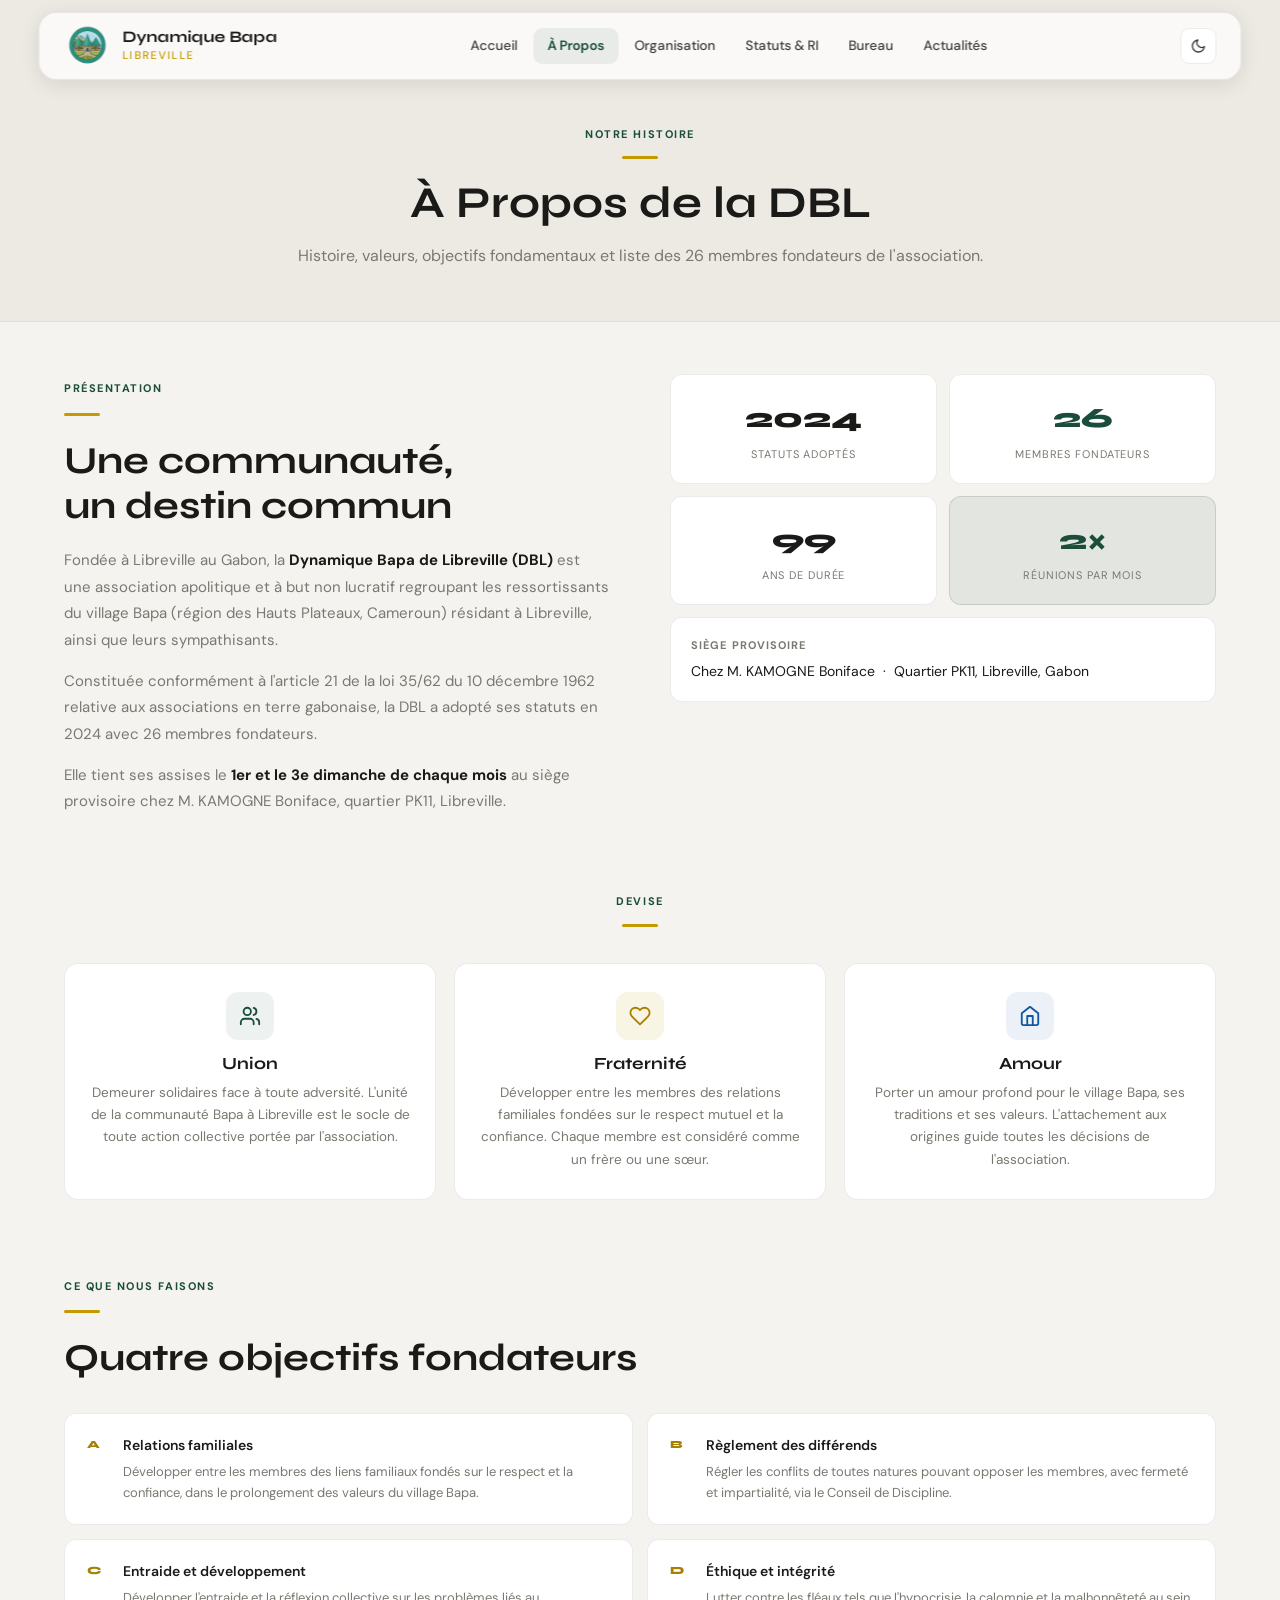
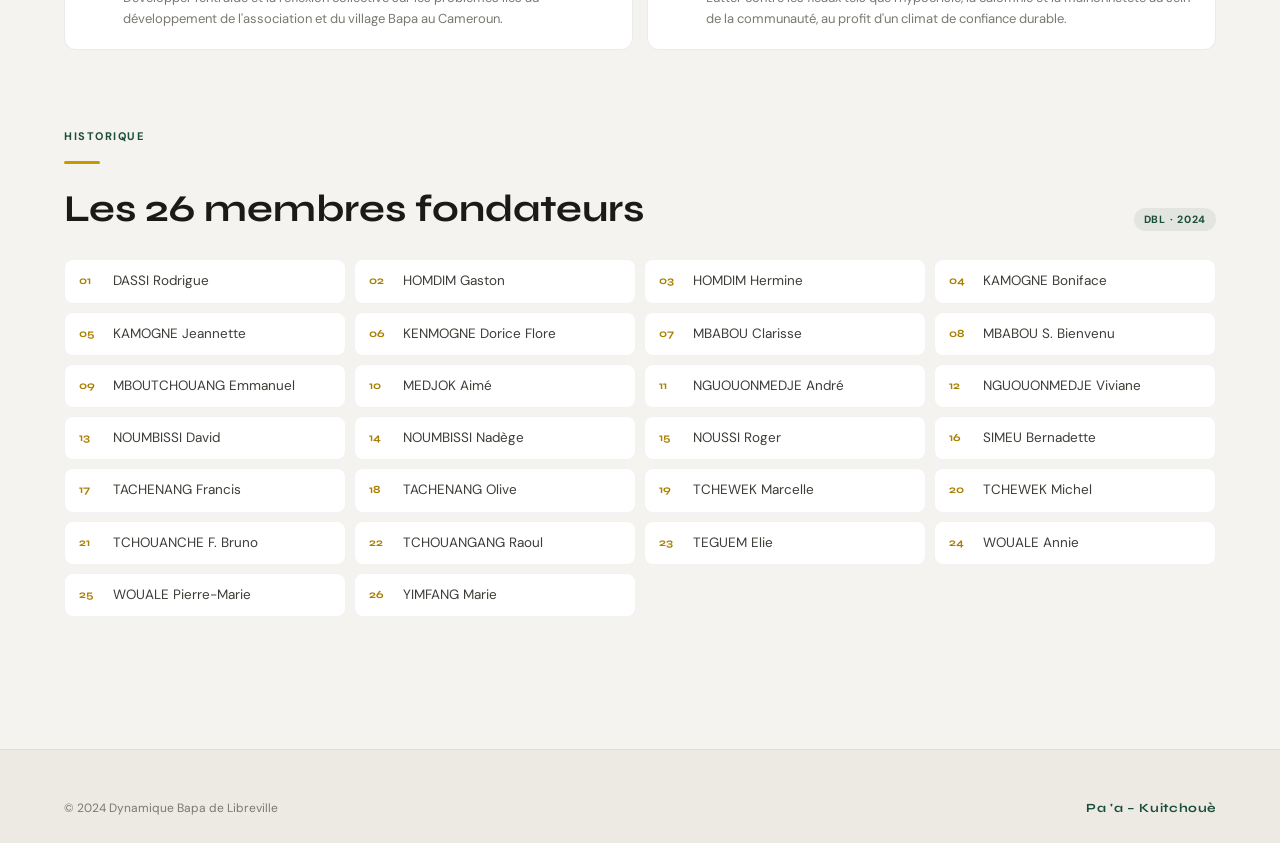
==== a-propos.html @ d61d0f24 "site version1" ====
<!DOCTYPE html>
<html lang="fr">
<head>
  <meta charset="UTF-8"/>
  <meta name="viewport" content="width=device-width, initial-scale=1.0"/>
  <title>À Propos — DBL</title>
  <link rel="stylesheet" href="style.css"/>
  <link href="https://unpkg.com/aos@2.3.1/dist/aos.css" rel="stylesheet"/>
  <script>(function(){ document.documentElement.setAttribute('data-theme', localStorage.getItem('dbl-theme')||'light'); })();</script>
</head>
<body>
<main>
<div class="page-hero">
  <div class="page-hero-inner">
    <span class="eyebrow">Notre histoire</span>
    <div class="divider" style="margin:10px auto 18px;"></div>
    <h1>À Propos de la DBL</h1>
    <p>Histoire, valeurs, objectifs fondamentaux et liste des 26 membres fondateurs de l'association.</p>
  </div>
</div>

<section class="section" style="padding-top:52px;">

  <!-- QUI SOMMES-NOUS -->
  <div style="display:grid;grid-template-columns:1fr 1fr;gap:60px;align-items:start;margin-bottom:72px;" data-aos="fade-up">
    <div>
      <span class="eyebrow">Présentation</span>
      <div class="divider"></div>
      <h2 class="section-title" style="margin-bottom:18px;">Une communauté,<br/>un destin commun</h2>
      <p style="color:var(--muted);font-size:15px;line-height:1.78;margin-bottom:14px;">
        Fondée à Libreville au Gabon, la <strong style="color:var(--text);">Dynamique Bapa de Libreville (DBL)</strong> est une association apolitique et à but non lucratif regroupant les ressortissants du village Bapa (région des Hauts Plateaux, Cameroun) résidant à Libreville, ainsi que leurs sympathisants.
      </p>
      <p style="color:var(--muted);font-size:15px;line-height:1.78;margin-bottom:14px;">
        Constituée conformément à l'article 21 de la loi 35/62 du 10 décembre 1962 relative aux associations en terre gabonaise, la DBL a adopté ses statuts en 2024 avec 26 membres fondateurs.
      </p>
      <p style="color:var(--muted);font-size:15px;line-height:1.78;">
        Elle tient ses assises le <strong style="color:var(--text);">1er et le 3e dimanche de chaque mois</strong> au siège provisoire chez M. KAMOGNE Boniface, quartier PK11, Libreville.
      </p>
    </div>

    <div style="display:flex;flex-direction:column;gap:12px;">
      <div style="display:grid;grid-template-columns:1fr 1fr;gap:12px;">
        <div style="background:var(--surface);border:1px solid var(--border);border-radius:12px;padding:20px;text-align:center;">
          <div style="font-family:'Syne',sans-serif;font-size:28px;font-weight:800;color:var(--text);">2024</div>
          <div style="font-size:11px;color:var(--muted);text-transform:uppercase;letter-spacing:.08em;margin-top:3px;">Statuts adoptés</div>
        </div>
        <div style="background:var(--surface);border:1px solid var(--border);border-radius:12px;padding:20px;text-align:center;">
          <div style="font-family:'Syne',sans-serif;font-size:28px;font-weight:800;color:var(--green);">26</div>
          <div style="font-size:11px;color:var(--muted);text-transform:uppercase;letter-spacing:.08em;margin-top:3px;">Membres fondateurs</div>
        </div>
        <div style="background:var(--surface);border:1px solid var(--border);border-radius:12px;padding:20px;text-align:center;">
          <div style="font-family:'Syne',sans-serif;font-size:28px;font-weight:800;color:var(--text);">99</div>
          <div style="font-size:11px;color:var(--muted);text-transform:uppercase;letter-spacing:.08em;margin-top:3px;">Ans de durée</div>
        </div>
        <div style="background:var(--green-tint);border:1px solid rgba(26,77,59,.15);border-radius:12px;padding:20px;text-align:center;">
          <div style="font-family:'Syne',sans-serif;font-size:28px;font-weight:800;color:var(--green);">2×</div>
          <div style="font-size:11px;color:var(--muted);text-transform:uppercase;letter-spacing:.08em;margin-top:3px;">Réunions par mois</div>
        </div>
      </div>
      <div style="background:var(--surface);border:1px solid var(--border);border-radius:12px;padding:18px 20px;">
        <div style="font-size:11px;font-weight:700;letter-spacing:.1em;text-transform:uppercase;color:var(--muted);margin-bottom:6px;">Siège provisoire</div>
        <div style="font-size:14px;color:var(--text);">Chez M. KAMOGNE Boniface &nbsp;·&nbsp; Quartier PK11, Libreville, Gabon</div>
      </div>
    </div>
  </div>

  <!-- VALEURS -->
  <div style="margin-bottom:72px;" data-aos="fade-up">
    <div style="text-align:center;margin-bottom:36px;">
      <span class="eyebrow">Devise</span>
      <div class="divider" style="margin:10px auto 0;"></div>
    </div>
    <div class="value-grid">
      <div class="value-card">
        <div class="value-icon" style="background:var(--green-tint);">
          <svg width="22" height="22" viewBox="0 0 24 24" fill="none" stroke="var(--green)" stroke-width="2" stroke-linecap="round" stroke-linejoin="round"><path d="M16 21v-2a4 4 0 0 0-4-4H6a4 4 0 0 0-4 4v2"/><circle cx="9" cy="7" r="4"/><path d="M22 21v-2a4 4 0 0 0-3-3.87"/><path d="M16 3.13a4 4 0 0 1 0 7.75"/></svg>
        </div>
        <h3>Union</h3>
        <p>Demeurer solidaires face à toute adversité. L'unité de la communauté Bapa à Libreville est le socle de toute action collective portée par l'association.</p>
      </div>
      <div class="value-card">
        <div class="value-icon" style="background:var(--gold-tint);">
          <svg width="22" height="22" viewBox="0 0 24 24" fill="none" stroke="var(--gold2)" stroke-width="2" stroke-linecap="round" stroke-linejoin="round"><path d="M20.84 4.61a5.5 5.5 0 0 0-7.78 0L12 5.67l-1.06-1.06a5.5 5.5 0 0 0-7.78 7.78l1.06 1.06L12 21.23l7.78-7.78 1.06-1.06a5.5 5.5 0 0 0 0-7.78z"/></svg>
        </div>
        <h3>Fraternité</h3>
        <p>Développer entre les membres des relations familiales fondées sur le respect mutuel et la confiance. Chaque membre est considéré comme un frère ou une sœur.</p>
      </div>
      <div class="value-card">
        <div class="value-icon" style="background:var(--blue-tint);">
          <svg width="22" height="22" viewBox="0 0 24 24" fill="none" stroke="var(--blue)" stroke-width="2" stroke-linecap="round" stroke-linejoin="round"><path d="M3 9l9-7 9 7v11a2 2 0 0 1-2 2H5a2 2 0 0 1-2-2z"/><polyline points="9 22 9 12 15 12 15 22"/></svg>
        </div>
        <h3>Amour</h3>
        <p>Porter un amour profond pour le village Bapa, ses traditions et ses valeurs. L'attachement aux origines guide toutes les décisions de l'association.</p>
      </div>
    </div>
  </div>

  <!-- OBJECTIFS -->
  <div style="margin-bottom:72px;" data-aos="fade-up">
    <span class="eyebrow">Ce que nous faisons</span>
    <div class="divider"></div>
    <h2 class="section-title" style="margin-bottom:32px;">Quatre objectifs fondateurs</h2>
    <div style="display:grid;grid-template-columns:1fr 1fr;gap:14px;">
      <div style="background:var(--surface);border:1px solid var(--border);border-radius:12px;padding:20px 22px;display:flex;gap:16px;">
        <div style="font-family:'Syne',sans-serif;font-size:11px;font-weight:800;color:var(--gold2);width:20px;flex-shrink:0;margin-top:2px;">A</div>
        <div>
          <div style="font-size:14px;font-weight:600;color:var(--text);margin-bottom:5px;">Relations familiales</div>
          <div style="font-size:13px;color:var(--muted);line-height:1.6;">Développer entre les membres des liens familiaux fondés sur le respect et la confiance, dans le prolongement des valeurs du village Bapa.</div>
        </div>
      </div>
      <div style="background:var(--surface);border:1px solid var(--border);border-radius:12px;padding:20px 22px;display:flex;gap:16px;">
        <div style="font-family:'Syne',sans-serif;font-size:11px;font-weight:800;color:var(--gold2);width:20px;flex-shrink:0;margin-top:2px;">B</div>
        <div>
          <div style="font-size:14px;font-weight:600;color:var(--text);margin-bottom:5px;">Règlement des différends</div>
          <div style="font-size:13px;color:var(--muted);line-height:1.6;">Régler les conflits de toutes natures pouvant opposer les membres, avec fermeté et impartialité, via le Conseil de Discipline.</div>
        </div>
      </div>
      <div style="background:var(--surface);border:1px solid var(--border);border-radius:12px;padding:20px 22px;display:flex;gap:16px;">
        <div style="font-family:'Syne',sans-serif;font-size:11px;font-weight:800;color:var(--gold2);width:20px;flex-shrink:0;margin-top:2px;">C</div>
        <div>
          <div style="font-size:14px;font-weight:600;color:var(--text);margin-bottom:5px;">Entraide et développement</div>
          <div style="font-size:13px;color:var(--muted);line-height:1.6;">Développer l'entraide et la réflexion collective sur les problèmes liés au développement de l'association et du village Bapa au Cameroun.</div>
        </div>
      </div>
      <div style="background:var(--surface);border:1px solid var(--border);border-radius:12px;padding:20px 22px;display:flex;gap:16px;">
        <div style="font-family:'Syne',sans-serif;font-size:11px;font-weight:800;color:var(--gold2);width:20px;flex-shrink:0;margin-top:2px;">D</div>
        <div>
          <div style="font-size:14px;font-weight:600;color:var(--text);margin-bottom:5px;">Éthique et intégrité</div>
          <div style="font-size:13px;color:var(--muted);line-height:1.6;">Lutter contre les fléaux tels que l'hypocrisie, la calomnie et la malhonnêteté au sein de la communauté, au profit d'un climat de confiance durable.</div>
        </div>
      </div>
    </div>
  </div>

  <!-- FONDATEURS -->
  <div data-aos="fade-up">
    <div style="display:flex;align-items:flex-end;justify-content:space-between;margin-bottom:28px;flex-wrap:wrap;gap:14px;">
      <div>
        <span class="eyebrow">Historique</span>
        <div class="divider"></div>
        <h2 class="section-title">Les 26 membres fondateurs</h2>
      </div>
      <span class="tag tag-green">DBL · 2024</span>
    </div>
    <div class="fondateur-list">
      <div class="fondateur-item"><span class="fondateur-num">01</span>DASSI Rodrigue</div>
      <div class="fondateur-item"><span class="fondateur-num">02</span>HOMDIM Gaston</div>
      <div class="fondateur-item"><span class="fondateur-num">03</span>HOMDIM Hermine</div>
      <div class="fondateur-item"><span class="fondateur-num">04</span>KAMOGNE Boniface</div>
      <div class="fondateur-item"><span class="fondateur-num">05</span>KAMOGNE Jeannette</div>
      <div class="fondateur-item"><span class="fondateur-num">06</span>KENMOGNE Dorice Flore</div>
      <div class="fondateur-item"><span class="fondateur-num">07</span>MBABOU Clarisse</div>
      <div class="fondateur-item"><span class="fondateur-num">08</span>MBABOU S. Bienvenu</div>
      <div class="fondateur-item"><span class="fondateur-num">09</span>MBOUTCHOUANG Emmanuel</div>
      <div class="fondateur-item"><span class="fondateur-num">10</span>MEDJOK Aimé</div>
      <div class="fondateur-item"><span class="fondateur-num">11</span>NGUOUONMEDJE André</div>
      <div class="fondateur-item"><span class="fondateur-num">12</span>NGUOUONMEDJE Viviane</div>
      <div class="fondateur-item"><span class="fondateur-num">13</span>NOUMBISSI David</div>
      <div class="fondateur-item"><span class="fondateur-num">14</span>NOUMBISSI Nadège</div>
      <div class="fondateur-item"><span class="fondateur-num">15</span>NOUSSI Roger</div>
      <div class="fondateur-item"><span class="fondateur-num">16</span>SIMEU Bernadette</div>
      <div class="fondateur-item"><span class="fondateur-num">17</span>TACHENANG Francis</div>
      <div class="fondateur-item"><span class="fondateur-num">18</span>TACHENANG Olive</div>
      <div class="fondateur-item"><span class="fondateur-num">19</span>TCHEWEK Marcelle</div>
      <div class="fondateur-item"><span class="fondateur-num">20</span>TCHEWEK Michel</div>
      <div class="fondateur-item"><span class="fondateur-num">21</span>TCHOUANCHE F. Bruno</div>
      <div class="fondateur-item"><span class="fondateur-num">22</span>TCHOUANGANG Raoul</div>
      <div class="fondateur-item"><span class="fondateur-num">23</span>TEGUEM Elie</div>
      <div class="fondateur-item"><span class="fondateur-num">24</span>WOUALE Annie</div>
      <div class="fondateur-item"><span class="fondateur-num">25</span>WOUALE Pierre-Marie</div>
      <div class="fondateur-item"><span class="fondateur-num">26</span>YIMFANG Marie</div>
    </div>
  </div>

</section>
</main>
<footer>
  <div class="footer-inner">
    <div class="footer-bottom" style="border-top:none;padding-top:0;">
      <span>© 2024 Dynamique Bapa de Libreville</span>
      <span class="footer-devise">Pa 'a – Kuitchouè</span>
    </div>
  </div>
</footer>
<script src="https://unpkg.com/aos@2.3.1/dist/aos.js"></script>
<script src="nav-common.js"></script>
<script>initNav('a-propos'); AOS.init({ once:true, offset:50, duration:650 });</script>
</body>
</html>
---- style.css ----
@import url('https://fonts.googleapis.com/css2?family=Syne:wght@400;600;700;800&family=DM+Sans:ital,opsz,wght@0,9..40,300;0,9..40,400;0,9..40,500;0,9..40,600;1,9..40,300&display=swap');

/* ===========================
   TOKENS — LIGHT (défaut)
   =========================== */
:root {
  --bg:          #f5f3ef;
  --bg2:         #edeae4;
  --bg3:         #e4e0d8;
  --surface:     #ffffff;
  --surface2:    #f9f7f4;
  --border:      rgba(0,0,0,0.08);
  --border2:     rgba(0,0,0,0.05);
  --text:        #1a1a18;
  --text2:       #3d3d38;
  --muted:       #7a7870;
  --green:       #1a4d3b;
  --green2:      #256b52;
  --green-tint:  rgba(26,77,59,0.08);
  --gold:        #c49a00;
  --gold2:       #a87f00;
  --gold-tint:   rgba(196,154,0,0.10);
  --blue:        #1255a0;
  --blue-tint:   rgba(18,85,160,0.08);
  --red:         #b53024;
  --red-tint:    rgba(181,48,36,0.08);
  --shadow-sm:   0 1px 4px rgba(0,0,0,0.07);
  --shadow:      0 4px 20px rgba(0,0,0,0.10);
  --shadow-lg:   0 12px 48px rgba(0,0,0,0.13);
  --nav-h:       68px;
  --radius:      16px;
  --radius-sm:   10px;
  /* glass pour light */
  --glass-bg:    rgba(255,255,255,0.70);
  --glass-border:rgba(0,0,0,0.08);
  --modal-overlay: rgba(0,0,0,0.45);
  /* drapeau (toujours affiché sur fond sombre dans le hero) */
  --flag-green:  #1f8a5c;
  --flag-red:    #c8312a;
  --flag-gold:   #f2b400;
}

/* ===========================
   TOKENS — DARK
   =========================== */
[data-theme="dark"] {
  --bg:          #0d1117;
  --bg2:         #161c27;
  --bg3:         #1e2736;
  --surface:     #1e2736;
  --surface2:    #252f42;
  --border:      rgba(255,255,255,0.07);
  --border2:     rgba(255,255,255,0.04);
  --text:        #dce5f0;
  --text2:       #b0bdd0;
  --muted:       #7a8fa8;
  --green:       #2aa873;
  --green2:      #38c789;
  --green-tint:  rgba(42,168,115,0.16);
  --gold:        #f5c400;
  --gold2:       #e0a800;
  --gold-tint:   rgba(245,196,0,0.10);
  --blue:        #4a90d9;
  --blue-tint:   rgba(74,144,217,0.12);
  --red:         #e05545;
  --red-tint:    rgba(224,85,69,0.12);
  --shadow-sm:   0 1px 4px rgba(0,0,0,0.3);
  --shadow:      0 4px 20px rgba(0,0,0,0.45);
  --shadow-lg:   0 12px 48px rgba(0,0,0,0.60);
  --glass-bg:    rgba(30,39,54,0.80);
  --glass-border:rgba(255,255,255,0.09);
  --modal-overlay: rgba(0,0,0,0.72);
}

/* ===========================
   BASE
   =========================== */
*, *::before, *::after { box-sizing: border-box; margin: 0; padding: 0; }
html { scroll-behavior: smooth; }
body {
  background: var(--bg);
  color: var(--text);
  font-family: 'DM Sans', system-ui, sans-serif;
  font-weight: 400;
  line-height: 1.65;
  -webkit-font-smoothing: antialiased;
  overflow-x: hidden;
  transition: background .25s, color .25s;
}
h1,h2,h3,h4,h5 {
  font-family: 'Syne', sans-serif;
  font-weight: 700;
  line-height: 1.2;
  color: var(--text);
}
a { color: inherit; text-decoration: none; }
img { display: block; max-width: 100%; }

/* ===========================
   GLASS
   =========================== */
.glass {
  background: var(--glass-bg);
  backdrop-filter: blur(18px);
  -webkit-backdrop-filter: blur(18px);
  border: 1px solid var(--glass-border);
}

/* ===========================
   NAVBAR
   =========================== */
.navbar {
  position: fixed;
  top: 12px;
  left: 50%;
  transform: translateX(-50%);
  width: 94%;
  max-width: 1280px;
  z-index: 900;
  border-radius: 18px;
  height: var(--nav-h);
  padding: 0 24px;
  display: flex;
  align-items: center;
  justify-content: space-between;
  gap: 12px;
  box-shadow: var(--shadow);
  transition: background .25s, border-color .25s, box-shadow .25s;
}

.nav-logo {
  display: flex;
  align-items: center;
  gap: 11px;
  flex-shrink: 0;
  text-decoration: none;
}
.nav-logo-icon {
  width: 48px; height: 48px;
  display: flex; align-items: center; justify-content: center;
  color: var(--green);
  flex-shrink: 0;
  border-radius: 50%;
  overflow: hidden;
}
.nav-logo-icon img { width: 44px; height: 44px; object-fit: cover; border-radius: 50%; }
.nav-logo-main { font-family: 'Syne', sans-serif; font-weight: 700; font-size: 16px; color: var(--text); line-height: 1.1; }
.nav-logo-sub  { font-size: 11px; font-weight: 500; letter-spacing: .12em; text-transform: uppercase; color: var(--gold); }

.nav-links {
  display: flex;
  align-items: center;
  gap: 2px;
  list-style: none;
}
.nav-links a {
  display: block;
  padding: 7px 14px;
  border-radius: 9px;
  font-size: 13.5px;
  font-weight: 500;
  color: var(--text2);
  transition: all .18s;
  white-space: nowrap;
}
.nav-links a:hover { color: var(--text); background: var(--bg2); }
.nav-links a.active { color: var(--green); font-weight: 600; background: var(--green-tint); }

.nav-actions { display: flex; align-items: center; gap: 8px; flex-shrink: 0; }

/* Bouton info semaine */
.btn-info-week {
  display: flex;
  align-items: center;
  gap: 9px;
  padding: 8px 16px;
  border-radius: 9px;
  background: var(--surface);
  border: 1px solid var(--border);
  color: var(--text2);
  font-size: 12.5px;
  font-weight: 600;
  letter-spacing: .03em;
  cursor: pointer;
  transition: all .2s;
  white-space: nowrap;
  font-family: 'DM Sans', sans-serif;
}
.btn-info-week:hover { background: var(--bg2); color: var(--text); border-color: var(--border); }
.pulse-dot {
  width: 7px; height: 7px;
  border-radius: 50%;
  background: var(--red);
  position: relative;
  flex-shrink: 0;
}
.pulse-dot::before {
  content: '';
  position: absolute;
  inset: -3px;
  border-radius: 50%;
  background: var(--red);
  opacity: .4;
  animation: pulse-ring 1.8s ease-out infinite;
}
@keyframes pulse-ring {
  0%   { transform: scale(.7); opacity: .5; }
  70%  { transform: scale(1.8); opacity: 0; }
  100% { opacity: 0; }
}

/* Theme toggle */
.theme-toggle {
  width: 36px; height: 36px;
  border-radius: 9px;
  border: 1px solid var(--border);
  background: var(--surface);
  color: var(--text2);
  cursor: pointer;
  display: flex; align-items: center; justify-content: center;
  transition: all .2s;
  flex-shrink: 0;
}
.theme-toggle:hover { background: var(--bg2); color: var(--text); }
.icon-sun, .icon-moon { width: 16px; height: 16px; }
[data-theme="dark"] .icon-sun  { display: block; }
[data-theme="dark"] .icon-moon { display: none;  }
.icon-sun { display: none; }
.icon-moon{ display: block; }

/* Burger */
.burger-btn {
  display: none;
  width: 38px; height: 38px;
  border-radius: 9px;
  background: none;
  border: 1px solid var(--border);
  cursor: pointer;
  flex-direction: column;
  align-items: center;
  justify-content: center;
  gap: 4.5px;
  padding: 0;
  transition: background .2s;
}
.burger-btn:hover { background: var(--bg2); }
.burger-btn span { display: block; width: 18px; height: 1.5px; background: var(--text2); border-radius: 2px; transition: all .22s; }

/* Mobile menu */
.mobile-menu {
  display: none;
  flex-direction: column;
  gap: 3px;
  padding: 10px;
  border-radius: 14px;
  list-style: none;
  position: absolute;
  top: calc(var(--nav-h) + 12px);
  left: 0; right: 0;
  z-index: 899;
  box-shadow: var(--shadow-lg);
}
.mobile-menu.open { display: flex; }
.mobile-menu a {
  display: block;
  padding: 11px 14px;
  border-radius: 9px;
  font-size: 14px;
  font-weight: 500;
  color: var(--text2);
  transition: all .15s;
}
.mobile-menu a:hover { background: var(--bg2); color: var(--text); }
.mobile-menu a.active { color: var(--green); background: var(--green-tint); }

/* ===========================
   MODAL — INFO DE LA SEMAINE
   =========================== */
.modal-overlay {
  position: fixed;
  inset: 0;
  background: var(--modal-overlay);
  z-index: 1100;
  display: flex;
  align-items: center;
  justify-content: center;
  padding: 20px;
  opacity: 0;
  pointer-events: none;
  transition: opacity .3s;
}
.modal-overlay.open { opacity: 1; pointer-events: all; }
.modal-box {
  width: 100%;
  max-width: 580px;
  border-radius: 20px;
  overflow: hidden;
  box-shadow: var(--shadow-lg);
  transform: translateY(20px) scale(.97);
  transition: transform .34s cubic-bezier(.22,1,.36,1), opacity .3s;
  opacity: 0;
  background: var(--surface);
}
.modal-overlay.open .modal-box { transform: none; opacity: 1; }

.modal-header {
  padding: 26px 28px 20px;
  background: var(--green);
  position: relative;
}
.modal-week-label {
  display: inline-flex;
  align-items: center;
  gap: 6px;
  padding: 3px 11px;
  border-radius: 20px;
  background: rgba(255,255,255,.15);
  font-size: 10.5px;
  font-weight: 700;
  letter-spacing: .11em;
  text-transform: uppercase;
  color: rgba(255,255,255,.9);
  margin-bottom: 10px;
}
.modal-week-label svg { opacity: .8; }
.modal-header h2 { font-size: 20px; color: #fff; font-family: 'Syne', sans-serif; margin-bottom: 4px; }
.modal-header .modal-date { font-size: 12px; color: rgba(255,255,255,.65); }
.modal-close {
  position: absolute;
  top: 16px; right: 16px;
  width: 32px; height: 32px;
  border-radius: 8px;
  border: 1px solid rgba(255,255,255,.2);
  background: rgba(255,255,255,.1);
  color: rgba(255,255,255,.85);
  cursor: pointer;
  display: flex; align-items: center; justify-content: center;
  font-size: 15px;
  transition: all .18s;
  line-height: 1;
}
.modal-close:hover { background: rgba(255,255,255,.2); }

.modal-body {
  padding: 22px 28px 10px;
  max-height: 55vh;
  overflow-y: auto;
  scrollbar-width: thin;
  scrollbar-color: var(--bg3) transparent;
}
.modal-section { margin-bottom: 20px; }
.modal-section-head {
  font-size: 10.5px;
  font-weight: 700;
  letter-spacing: .12em;
  text-transform: uppercase;
  color: var(--muted);
  margin-bottom: 9px;
  padding-bottom: 7px;
  border-bottom: 1px solid var(--border2);
}
.modal-item {
  display: flex;
  gap: 11px;
  padding: 11px 14px;
  border-radius: 10px;
  margin-bottom: 7px;
  font-size: 13.5px;
  color: var(--text2);
  line-height: 1.55;
  background: var(--surface2);
  border: 1px solid var(--border2);
}
.modal-item strong { color: var(--text); }
.modal-item-dot {
  width: 7px; height: 7px;
  border-radius: 50%;
  flex-shrink: 0;
  margin-top: 5px;
}
.modal-item-dot.decision { background: var(--gold); }
.modal-item-dot.event    { background: var(--blue); }
.modal-item-dot.rappel   { background: var(--red); }

.modal-footer {
  padding: 14px 28px 20px;
  display: flex;
  align-items: center;
  justify-content: space-between;
  border-top: 1px solid var(--border2);
}
.modal-footer-note { font-size: 11.5px; color: var(--muted); }
.btn-modal-close {
  padding: 8px 20px;
  border-radius: 8px;
  background: var(--green);
  border: none;
  color: #fff;
  font-size: 13px;
  font-weight: 600;
  cursor: pointer;
  transition: background .18s;
  font-family: 'DM Sans', sans-serif;
}
.btn-modal-close:hover { background: var(--green2); }

/* ===========================
   MODAL BUREAU (membre)
   =========================== */
.bureau-modal-overlay {
  position: fixed;
  inset: 0;
  background: var(--modal-overlay);
  z-index: 1100;
  display: flex;
  align-items: center;
  justify-content: center;
  padding: 20px;
  opacity: 0;
  pointer-events: none;
  transition: opacity .28s;
}
.bureau-modal-overlay.open { opacity: 1; pointer-events: all; }
.bureau-modal-box {
  width: 100%;
  max-width: 640px;
  border-radius: 20px;
  overflow: hidden;
  box-shadow: var(--shadow-lg);
  background: var(--surface);
  transform: translateY(18px) scale(.97);
  transition: transform .34s cubic-bezier(.22,1,.36,1), opacity .28s;
  opacity: 0;
}
.bureau-modal-overlay.open .bureau-modal-box { transform: none; opacity: 1; }
.bureau-modal-top {
  display: flex;
  align-items: flex-end;
  gap: 0;
  position: relative;
  background: var(--bg3);
}
.bureau-modal-photo {
  width: 120px;
  height: 140px;
  object-fit: cover;
  object-position: top;
  flex-shrink: 0;
}
.bureau-modal-head {
  flex: 1;
  padding: 22px 22px 18px;
}
.bureau-modal-head .poste-tag {
  display: inline-block;
  padding: 3px 10px;
  border-radius: 20px;
  font-size: 10.5px;
  font-weight: 700;
  letter-spacing: .09em;
  text-transform: uppercase;
  background: var(--green-tint);
  color: var(--green);
  margin-bottom: 8px;
}
.bureau-modal-head h3 { font-size: 20px; margin-bottom: 3px; }
.bureau-modal-head .sous-titre { font-size: 13px; color: var(--muted); }
.bureau-modal-close {
  position: absolute;
  top: 12px; right: 14px;
  width: 30px; height: 30px;
  border-radius: 8px;
  border: 1px solid var(--border);
  background: var(--surface);
  color: var(--muted);
  cursor: pointer;
  display: flex; align-items: center; justify-content: center;
  font-size: 14px;
  transition: all .18s;
}
.bureau-modal-close:hover { background: var(--bg2); color: var(--text); }
.bureau-modal-body {
  padding: 22px 26px 26px;
  max-height: 55vh;
  overflow-y: auto;
  scrollbar-width: thin;
  scrollbar-color: var(--bg3) transparent;
}
.bureau-modal-section { margin-bottom: 18px; }
.bureau-modal-section h4 {
  font-size: 11px;
  font-weight: 700;
  letter-spacing: .11em;
  text-transform: uppercase;
  color: var(--muted);
  margin-bottom: 10px;
  padding-bottom: 6px;
  border-bottom: 1px solid var(--border2);
}
.bureau-modal-section ul { list-style: none; }
.bureau-modal-section ul li {
  font-size: 13.5px;
  color: var(--text2);
  padding: 6px 0;
  border-bottom: 1px solid var(--border2);
  display: flex;
  gap: 10px;
  align-items: flex-start;
  line-height: 1.5;
}
.bureau-modal-section ul li::before {
  content: '';
  display: block;
  width: 4px;
  height: 4px;
  border-radius: 50%;
  background: var(--gold);
  margin-top: 7px;
  flex-shrink: 0;
}
.bureau-modal-section ul li:last-child { border-bottom: none; }
.prime-badge {
  display: inline-flex;
  align-items: center;
  gap: 7px;
  margin-top: 14px;
  padding: 9px 14px;
  border-radius: 9px;
  background: var(--gold-tint);
  border: 1px solid rgba(196,154,0,0.2);
  font-size: 13px;
  color: var(--gold2);
  font-weight: 500;
}
[data-theme="dark"] .prime-badge { color: var(--gold); border-color: rgba(245,196,0,0.2); }

/* ===========================
   BOUTONS
   =========================== */
.btn-primary {
  display: inline-flex;
  align-items: center;
  gap: 7px;
  padding: 12px 26px;
  border-radius: 11px;
  background: var(--green);
  color: #fff;
  font-family: 'Syne', sans-serif;
  font-weight: 700;
  font-size: 14px;
  transition: all .22s;
  border: none;
  cursor: pointer;
  text-decoration: none;
}
.btn-primary:hover { background: var(--green2); transform: translateY(-2px); box-shadow: 0 6px 20px rgba(26,77,59,.25); }

.btn-secondary {
  display: inline-flex;
  align-items: center;
  gap: 7px;
  padding: 11px 22px;
  border-radius: 11px;
  background: var(--surface);
  color: var(--text);
  font-weight: 500;
  font-size: 14px;
  border: 1px solid var(--border);
  transition: all .2s;
  text-decoration: none;
}
.btn-secondary:hover { background: var(--bg2); }

.btn-text {
  display: inline-flex;
  align-items: center;
  gap: 5px;
  font-size: 13.5px;
  font-weight: 600;
  color: var(--green);
  text-decoration: none;
  transition: gap .18s;
}
.btn-text:hover { gap: 8px; }

/* ===========================
   CARDS
   =========================== */
.card {
  background: var(--surface);
  border-radius: var(--radius);
  border: 1px solid var(--border);
  transition: box-shadow .22s, transform .22s;
}
.card:hover { box-shadow: var(--shadow); transform: translateY(-2px); }

/* ===========================
   SECTION / PAGE STRUCTURES
   =========================== */
.section {
  width: 90%;
  max-width: 1200px;
  margin: 0 auto;
  padding: 72px 0;
}
.section-header { margin-bottom: 48px; }

.page-hero {
  padding: calc(var(--nav-h) + 52px) 0 52px;
  text-align: center;
  background: var(--bg2);
  border-bottom: 1px solid var(--border2);
}
.page-hero-inner {
  width: 90%;
  max-width: 700px;
  margin: 0 auto;
}
.page-hero h1 { font-size: clamp(28px,4.5vw,44px); margin-bottom: 12px; }
.page-hero p  { font-size: 16px; color: var(--muted); line-height: 1.7; }

.eyebrow {
  display: inline-block;
  font-size: 11px;
  font-weight: 700;
  letter-spacing: .14em;
  text-transform: uppercase;
  color: var(--green);
}
.section-title { font-size: clamp(26px,3.5vw,38px); }
.divider { width: 36px; height: 3px; background: var(--gold); border-radius: 2px; margin: 12px 0 22px; }

/* ===========================
   HERO (index)
   =========================== */
.hero {
  position: relative;
  min-height: 100vh;
  display: flex;
  align-items: center;
  overflow: hidden;
}
.hero-bg { position: absolute; inset: 0; z-index: 0; }
.hero-bg img { width: 100%; height: 100%; object-fit: cover; object-position: center; filter: brightness(.38); }
.hero-bg .overlay {
  position: absolute; inset: 0;
  background: linear-gradient(to bottom, rgba(0,0,0,.05) 0%, rgba(0,0,0,.45) 55%, rgba(15,23,42,.9) 100%);
}
/* Hero toujours dark */
.hero .hero-text, .hero .hero-text h1,
.hero .hero-text h2, .hero .hero-text p,
.hero .eyebrow-hero, .hero .slogan-box * { color: #fff !important; }
.hero .eyebrow-hero { color: rgba(255,255,255,.65) !important; }
.hero .btn-hero-ghost {
  background: rgba(255,255,255,.1);
  border: 1px solid rgba(255,255,255,.2);
  color: #fff;
}
.hero .btn-hero-ghost:hover { background: rgba(255,255,255,.18); }

.hero-content {
  position: relative;
  z-index: 1;
  width: 90%;
  max-width: 1200px;
  margin: 0 auto;
  padding: calc(var(--nav-h) + 48px) 0 80px;
}
.hero-grid { display: grid; grid-template-columns: 1fr 420px; gap: 60px; align-items: center; }
.aide-grid { display: grid; grid-template-columns: 1fr 1fr; gap: 64px; align-items: center; }
.tontines-grid { display: grid; grid-template-columns: 1fr 1fr; gap: 60px; align-items: start; }
.slogan-box {
  display: inline-block;
  padding: 14px 20px;
  border-radius: 12px;
  background: rgba(255,255,255,.08);
  border: 1px solid rgba(255,255,255,.13);
  backdrop-filter: blur(10px);
}
@keyframes spin { to { transform: rotate(360deg); } }

/* ===========================
   FLAG CHIP (drapeau camerounais stylisé)
   =========================== */
.eyebrow-hero { display: flex; align-items: center; }
.flag-chip {
  display: flex;
  width: 26px;
  height: 16px;
  border-radius: 3px;
  overflow: hidden;
  flex-shrink: 0;
  box-shadow: 0 0 0 1px rgba(255,255,255,.3), 0 1px 3px rgba(0,0,0,.4);
}
.flag-chip span { display: block; }
.flag-chip .fs-green { flex: 0.75; background: var(--flag-green); }
.flag-chip .fs-red   { flex: 0.95; background: var(--flag-red); }
.flag-chip .fs-gold  { flex: 1.6;  background: var(--flag-gold); }

/* ===========================
   STATS BAR
   =========================== */
.stats-bar {
  display: flex;
  gap: 0;
  background: var(--surface);
  border: 1px solid var(--border);
  border-radius: 14px;
  overflow: hidden;
  box-shadow: var(--shadow-sm);
}
.stat-item {
  flex: 1;
  text-align: center;
  padding: 20px 12px;
  border-right: 1px solid var(--border2);
}
.stat-item:last-child { border-right: none; }
.stat-num { font-family: 'Syne',sans-serif; font-size: 26px; font-weight: 800; color: var(--text); }
.stat-label { font-size: 11px; color: var(--muted); text-transform: uppercase; letter-spacing: .07em; margin-top: 3px; }

/* ===========================
   OVERVIEW CARDS (index)
   =========================== */
.overview-card {
  background: var(--surface);
  border-radius: var(--radius);
  border: 1px solid var(--border);
  padding: 28px 26px 22px;
  display: flex;
  flex-direction: column;
  gap: 10px;
  transition: box-shadow .22s, transform .22s;
  text-decoration: none;
  color: inherit;
}
.overview-card:hover { box-shadow: var(--shadow); transform: translateY(-3px); }
.overview-card .ov-icon {
  width: 42px; height: 42px;
  border-radius: 11px;
  background: var(--green-tint);
  display: flex; align-items: center; justify-content: center;
}
.overview-card .ov-icon svg { color: var(--green); }
.overview-card h3 { font-size: 16px; color: var(--text); }
.overview-card p  { font-size: 13px; color: var(--muted); line-height: 1.6; flex: 1; }
.overview-card .ov-link { font-size: 12.5px; font-weight: 600; color: var(--green); }

/* ===========================
   SECTION AIDE (index)
   =========================== */
.aide-tile {
  background: var(--surface);
  border: 1px solid var(--border);
  border-radius: 12px;
  padding: 18px 16px;
  text-align: center;
}
.aide-tile .cat { font-size: 11px; color: var(--muted); text-transform: uppercase; letter-spacing: .08em; margin-bottom: 6px; }
.aide-tile .montant { font-family: 'Syne',sans-serif; font-size: 22px; font-weight: 800; color: var(--text); }
.aide-tile .fcfa { font-size: 11px; color: var(--muted); margin-top: 1px; }

/* ===========================
   STATUTS
   =========================== */
.statuts-layout {
  display: grid;
  grid-template-columns: 250px 1fr;
  gap: 24px;
  align-items: start;
}
.statuts-nav {
  position: sticky;
  top: calc(var(--nav-h) + 20px);
  background: var(--surface);
  border: 1px solid var(--border);
  border-radius: var(--radius);
  padding: 16px 12px;
}
.snav-label {
  font-size: 10px; font-weight: 700; letter-spacing: .13em;
  text-transform: uppercase; color: var(--muted);
  padding: 6px 10px 4px; display: block;
}
.snav-btn {
  display: block; width: 100%; text-align: left;
  padding: 9px 12px;
  border-radius: 8px;
  font-size: 13px; font-weight: 500;
  color: var(--text2);
  border: none; background: none; cursor: pointer;
  transition: all .16s;
  line-height: 1.4; font-family: 'DM Sans', sans-serif;
}
.snav-btn:hover { background: var(--bg2); color: var(--text); }
.snav-btn.active { background: var(--green-tint); color: var(--green); font-weight: 600; }
.statuts-viewer {
  background: var(--surface);
  border: 1px solid var(--border);
  border-radius: var(--radius);
  padding: 36px 40px;
  min-height: 520px;
  transition: opacity .18s;
}
.sv-title { font-size: 22px; margin-bottom: 4px; }
.sv-sub {
  font-size: 11.5px; font-weight: 600; letter-spacing: .09em;
  text-transform: uppercase; color: var(--green);
  margin-bottom: 22px; padding-bottom: 14px;
  border-bottom: 1px solid var(--border2);
  display: block;
}
.sv-art { margin-bottom: 20px; }
.sv-art h4 { font-size: 14px; font-weight: 600; color: var(--text); margin-bottom: 6px; }
.sv-art p, .sv-art li {
  font-size: 14px; font-weight: 400;
  color: var(--text2); line-height: 1.72;
}
.sv-art ul { padding-left: 18px; }
.sv-art ul li { margin-bottom: 4px; }
.sv-highlight {
  padding: 13px 16px;
  border-radius: 9px;
  background: var(--gold-tint);
  font-size: 14px; color: var(--text2);
  margin: 12px 0;
}
.sv-highlight strong { color: var(--gold2); }
[data-theme="dark"] .sv-highlight strong { color: var(--gold); }
.sv-table { width: 100%; border-collapse: separate; border-spacing: 0; font-size: 13.5px; margin-top: 8px; }
.sv-table th {
  padding: 9px 13px; text-align: left;
  font-size: 10.5px; font-weight: 700;
  letter-spacing: .08em; text-transform: uppercase;
  color: var(--muted); border-bottom: 1px solid var(--border);
}
.sv-table td { padding: 9px 13px; color: var(--text2); border-bottom: 1px solid var(--border2); vertical-align: top; }
.sv-table tr:last-child td { border-bottom: none; }
.sv-table tr:hover td { background: var(--surface2); }
.sv-amount { font-family: 'Syne',sans-serif; font-weight: 700; color: var(--green); white-space: nowrap; }

/* ===========================
   BUREAU
   =========================== */
.bureau-grid {
  display: grid;
  grid-template-columns: repeat(auto-fill, minmax(200px, 1fr));
  gap: 20px;
}
.membre-card {
  background: var(--surface);
  border: 1px solid var(--border);
  border-radius: var(--radius);
  overflow: hidden;
  cursor: pointer;
  transition: box-shadow .22s, transform .22s;
}
.membre-card:hover { box-shadow: var(--shadow); transform: translateY(-3px); }
.membre-card img {
  width: 100%; aspect-ratio: 3/4;
  object-fit: cover; object-position: top;
  display: block;
  transition: transform .4s;
}
.membre-card:hover img { transform: scale(1.03); }
.membre-card-foot {
  padding: 14px 16px 16px;
}
.membre-card-foot .poste {
  font-size: 10.5px; font-weight: 700;
  letter-spacing: .1em; text-transform: uppercase;
  color: var(--green); margin-bottom: 4px;
}
.membre-card-foot h4 { font-size: 15px; color: var(--text); }

/* ===========================
   ACTUALITÉS
   =========================== */
.actu-grid { display: grid; grid-template-columns: repeat(auto-fill, minmax(300px,1fr)); gap: 22px; }
.actu-card {
  background: var(--surface);
  border: 1px solid var(--border);
  border-radius: var(--radius);
  overflow: hidden;
  display: flex; flex-direction: column;
  transition: box-shadow .22s, transform .22s;
}
.actu-card:hover { box-shadow: var(--shadow); transform: translateY(-3px); }
.actu-card-img { height: 180px; background: var(--bg3); position: relative; overflow: hidden; }
.actu-card-img img { width: 100%; height: 100%; object-fit: cover; }
.actu-card-tag {
  position: absolute; top: 12px; left: 12px;
  padding: 3px 10px; border-radius: 20px;
  font-size: 10.5px; font-weight: 700; letter-spacing: .07em; text-transform: uppercase;
  background: var(--green); color: #fff;
}
.actu-card-body { padding: 20px; flex: 1; display: flex; flex-direction: column; }
.actu-meta { font-size: 11.5px; color: var(--muted); margin-bottom: 8px; }
.actu-card-body h3 { font-size: 17px; margin-bottom: 8px; line-height: 1.35; }
.actu-card-body p { font-size: 13.5px; color: var(--muted); line-height: 1.6; flex: 1; }

/* ===========================
   ORGANISATION
   =========================== */
.org-node {
  background: var(--surface);
  border: 1px solid var(--border);
  border-radius: 12px;
  padding: 18px 20px;
  text-align: center;
  transition: border-color .2s, transform .2s;
}
.org-node:hover { border-color: var(--green); transform: scale(1.02); }
.org-node h4 { font-size: 14.5px; margin-bottom: 4px; }
.org-node p  { font-size: 12.5px; color: var(--muted); }
.org-connector { width: 1px; height: 32px; background: var(--border); margin: 0 auto; }
.org-row { display: flex; gap: 14px; justify-content: center; flex-wrap: wrap; }
.org-row .org-node { flex: 1; min-width: 140px; max-width: 200px; }

/* ===========================
   À PROPOS
   =========================== */
.value-grid { display: grid; grid-template-columns: repeat(3,1fr); gap: 18px; }
.value-card {
  background: var(--surface);
  border: 1px solid var(--border);
  border-radius: 14px;
  padding: 28px 24px;
  text-align: center;
}
.value-icon { width: 48px; height: 48px; border-radius: 12px; display: flex; align-items: center; justify-content: center; margin: 0 auto 14px; }
.value-card h3 { font-size: 17px; margin-bottom: 8px; }
.value-card p  { font-size: 13.5px; color: var(--muted); line-height: 1.65; }

.fondateur-list { display: grid; grid-template-columns: repeat(auto-fill,minmax(260px,1fr)); gap: 8px; }
.fondateur-item {
  display: flex; align-items: center; gap: 12px;
  padding: 10px 14px;
  border-radius: 9px;
  border: 1px solid var(--border2);
  font-size: 13.5px; color: var(--text2);
  transition: background .14s;
  background: var(--surface);
}
.fondateur-item:hover { background: var(--bg2); }
.fondateur-num { font-family: 'Syne',sans-serif; font-weight: 700; font-size: 11px; color: var(--gold2); width: 22px; flex-shrink: 0; }
[data-theme="dark"] .fondateur-num { color: var(--gold); }

/* ===========================
   FOOTER
   =========================== */
footer {
  background: var(--bg2);
  border-top: 1px solid var(--border2);
  margin-top: 60px;
}
.footer-inner { width: 90%; max-width: 1200px; margin: 0 auto; padding: 48px 0 24px; }
.footer-grid {
  display: grid;
  grid-template-columns: 1.3fr 1fr 1fr;
  gap: 48px;
  margin-bottom: 40px;
}
.footer-col h4 { font-family: 'Syne',sans-serif; font-size: 13px; color: var(--text); margin-bottom: 14px; }
.footer-col ul { list-style: none; }
.footer-col ul li { margin-bottom: 8px; }
.footer-col ul a { font-size: 13.5px; color: var(--muted); transition: color .15s; }
.footer-col ul a:hover { color: var(--text); }
.footer-col p { font-size: 13.5px; color: var(--muted); line-height: 1.65; }
.footer-bottom {
  padding-top: 20px;
  border-top: 1px solid var(--border2);
  display: flex; align-items: center; justify-content: space-between;
  font-size: 12px; color: var(--muted);
  flex-wrap: wrap; gap: 8px;
}
.footer-devise { font-family: 'Syne',sans-serif; font-size: 12.5px; color: var(--green); font-weight: 700; letter-spacing: .05em; }

/* ===========================
   TAGS
   =========================== */
.tag {
  display: inline-block;
  padding: 3px 10px;
  border-radius: 20px;
  font-size: 10.5px; font-weight: 700;
  letter-spacing: .07em; text-transform: uppercase;
}
.tag-green { background: var(--green-tint); color: var(--green); }
.tag-gold  { background: var(--gold-tint); color: var(--gold2); }
[data-theme="dark"] .tag-gold { color: var(--gold); }

/* ===========================
   RESPONSIVE
   =========================== */
@media (max-width: 1024px) {
  .statuts-layout { grid-template-columns: 1fr; }
  .statuts-nav { position: static; }
  .footer-grid { grid-template-columns: 1fr 1fr; }
  .value-grid { grid-template-columns: 1fr 1fr; }
  .hero-grid { grid-template-columns: 1fr; gap: 36px; }
  .aide-grid { grid-template-columns: 1fr; gap: 32px; }
  .tontines-grid { grid-template-columns: 1fr; gap: 28px; }
}
@media (max-width: 768px) {
  .nav-links { display: none; }
  .burger-btn { display: flex; }
  .btn-info-week span.btn-label { display: none; }
  .footer-grid { grid-template-columns: 1fr; gap: 28px; }
  .hero-content { padding-top: calc(var(--nav-h) + 24px); }
  .bureau-grid { grid-template-columns: repeat(2,1fr); }
  .value-grid { grid-template-columns: 1fr; }
}
@media (max-width: 480px) {
  .bureau-grid { grid-template-columns: repeat(2,1fr); }
  .stats-bar { flex-wrap: wrap; }
  .stat-item { flex: 1 1 40%; border-right: none; border-bottom: 1px solid var(--border2); }
}
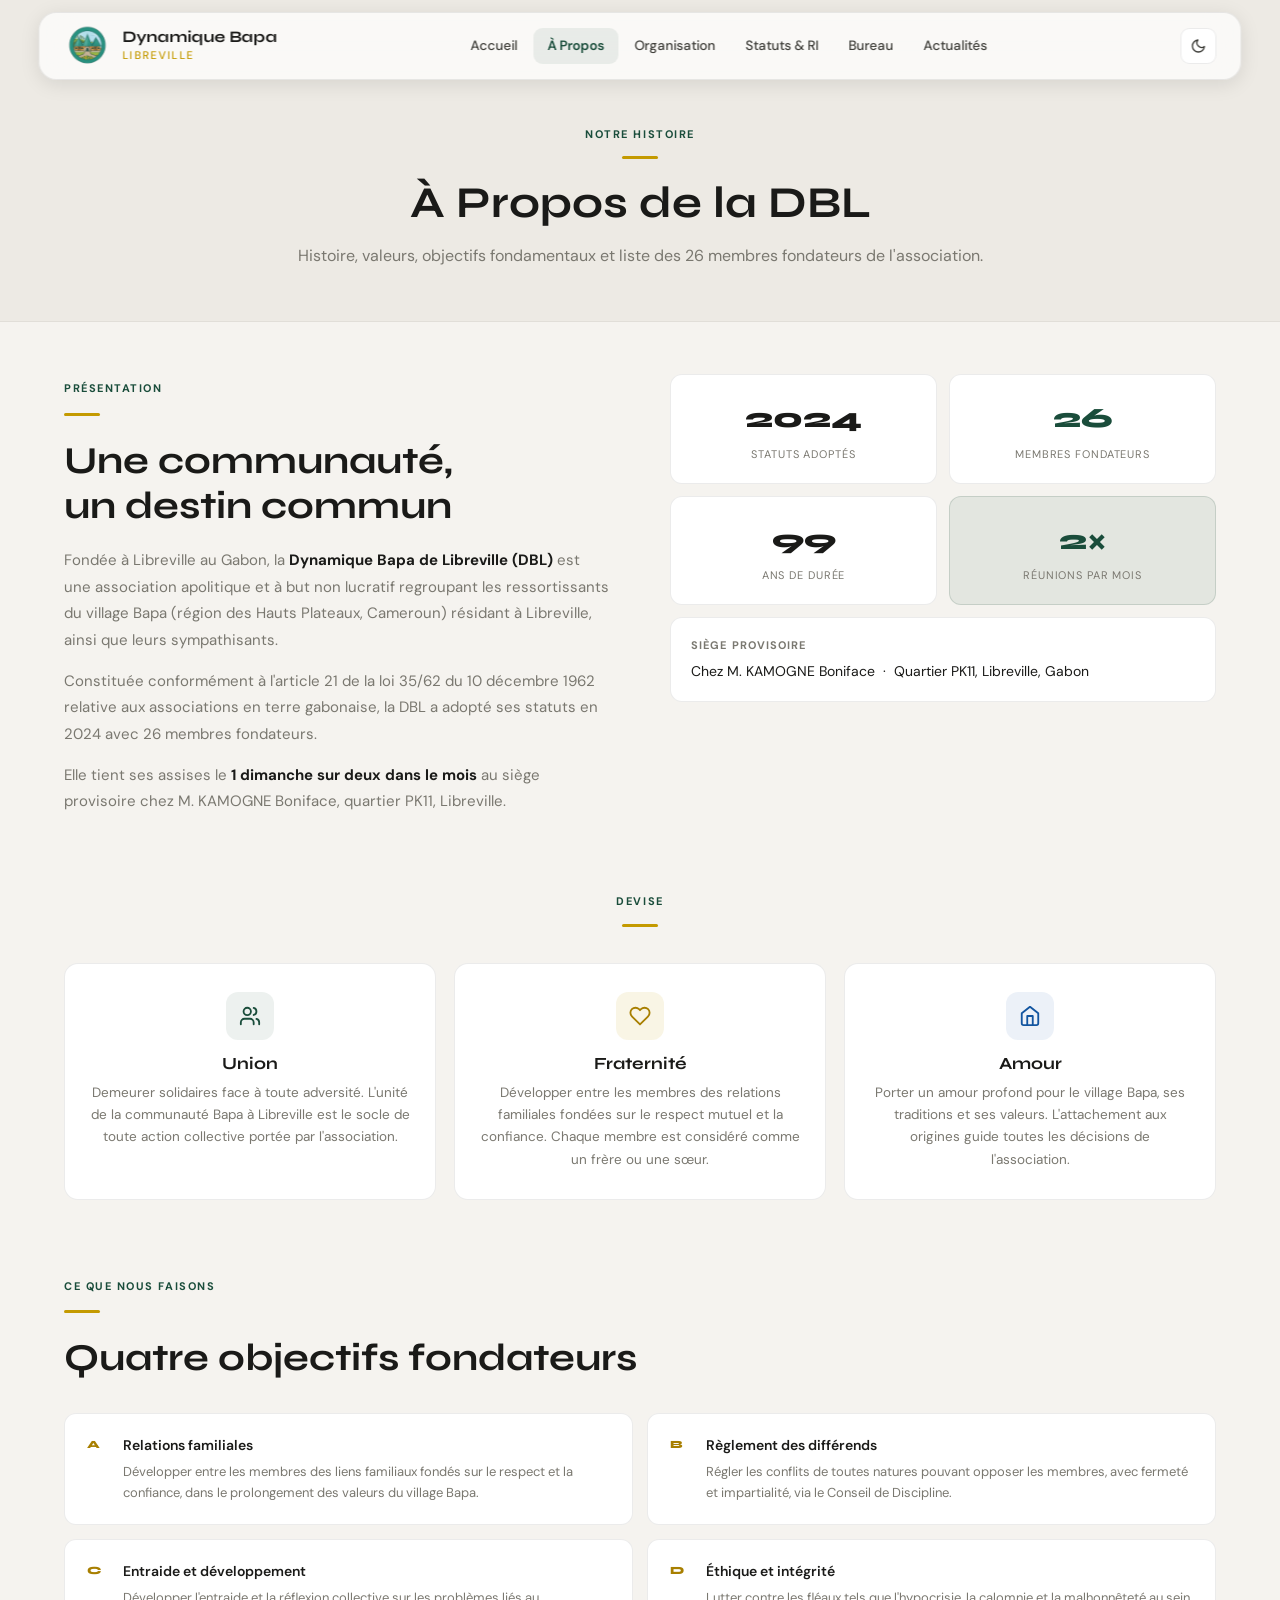
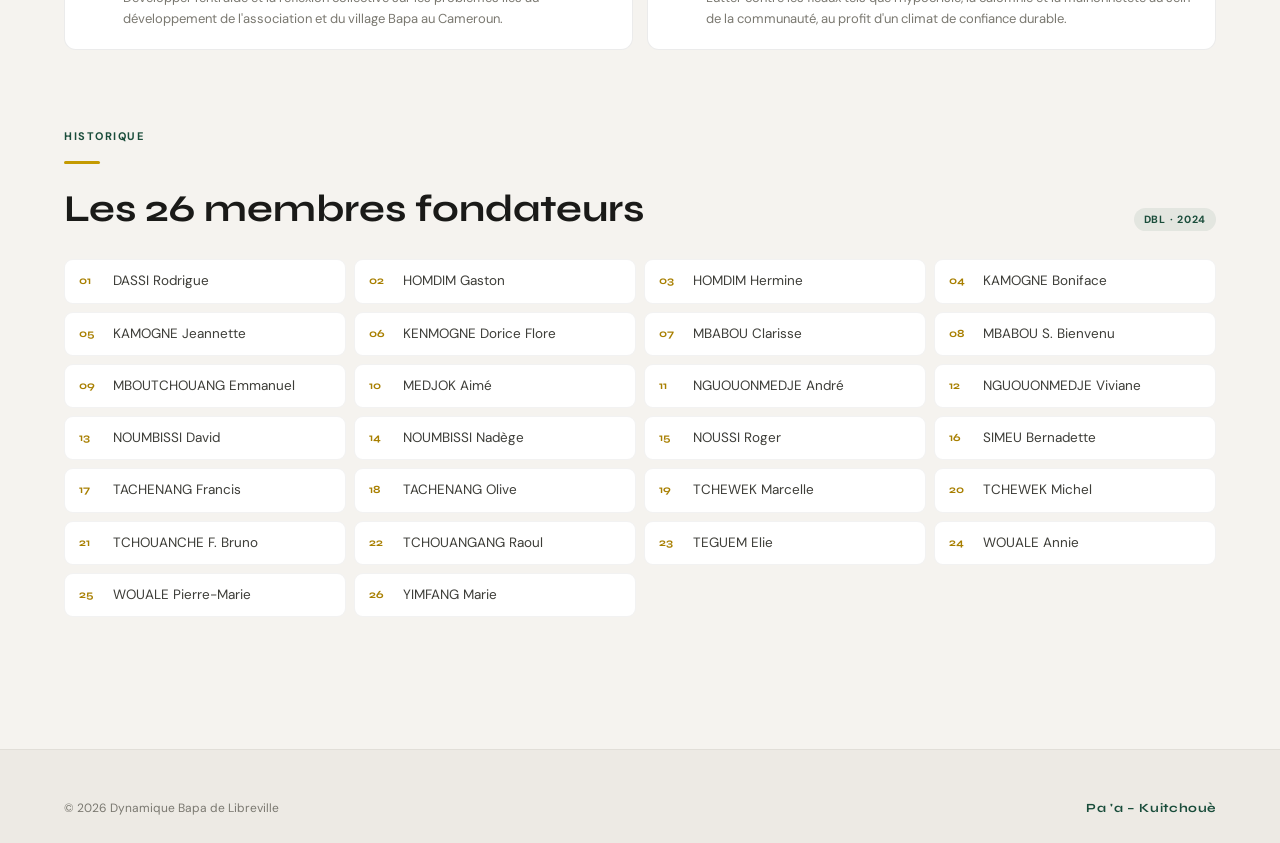
==== commit eb0fa5b7: "correction des dispositions" ====
--- a/a-propos.html
+++ b/a-propos.html
@@ -34,7 +34,7 @@
         Constituée conformément à l'article 21 de la loi 35/62 du 10 décembre 1962 relative aux associations en terre gabonaise, la DBL a adopté ses statuts en 2024 avec 26 membres fondateurs.
       </p>
       <p style="color:var(--muted);font-size:15px;line-height:1.78;">
-        Elle tient ses assises le <strong style="color:var(--text);">1er et le 3e dimanche de chaque mois</strong> au siège provisoire chez M. KAMOGNE Boniface, quartier PK11, Libreville.
+        Elle tient ses assises le <strong style="color:var(--text);">1 dimanche sur deux dans le mois </strong> au siège provisoire chez M. KAMOGNE Boniface, quartier PK11, Libreville.
       </p>
     </div>
 
@@ -177,7 +177,7 @@
 <footer>
   <div class="footer-inner">
     <div class="footer-bottom" style="border-top:none;padding-top:0;">
-      <span>© 2024 Dynamique Bapa de Libreville</span>
+      <span>© 2026 Dynamique Bapa de Libreville</span>
       <span class="footer-devise">Pa 'a – Kuitchouè</span>
     </div>
   </div>
--- a/style.css
+++ b/style.css
@@ -34,10 +34,11 @@
   --glass-bg:    rgba(255,255,255,0.70);
   --glass-border:rgba(0,0,0,0.08);
   --modal-overlay: rgba(0,0,0,0.45);
-  /* drapeau (toujours affiché sur fond sombre dans le hero) */
+  /* drapeaux (toujours affichés sur fond sombre dans le hero) */
   --flag-green:  #1f8a5c;
   --flag-red:    #c8312a;
   --flag-gold:   #f2b400;
+  --flag-blue:   #3a75c4;
 }
 
 /* ===========================
@@ -680,22 +681,27 @@
 @keyframes spin { to { transform: rotate(360deg); } }
 
 /* ===========================
-   FLAG CHIP (drapeau camerounais stylisé)
+   FLAG CHIPS (drapeaux Cameroun & Gabon)
    =========================== */
 .eyebrow-hero { display: flex; align-items: center; }
+.flag-chips {
+  display: inline-flex;
+  align-items: center;
+  gap: 7px;
+  flex-shrink: 0;
+}
 .flag-chip {
-  display: flex;
-  width: 26px;
+  display: block;
   height: 16px;
   border-radius: 3px;
   overflow: hidden;
   flex-shrink: 0;
   box-shadow: 0 0 0 1px rgba(255,255,255,.3), 0 1px 3px rgba(0,0,0,.4);
 }
-.flag-chip span { display: block; }
-.flag-chip .fs-green { flex: 0.75; background: var(--flag-green); }
-.flag-chip .fs-red   { flex: 0.95; background: var(--flag-red); }
-.flag-chip .fs-gold  { flex: 1.6;  background: var(--flag-gold); }
+/* Cameroun : proportions officielles 2:3 */
+.flag-chip--cm { width: 24px; }
+/* Gabon : proportions officielles 3:4 */
+.flag-chip--ga { width: 21.33px; }
 
 /* ===========================
    STATS BAR
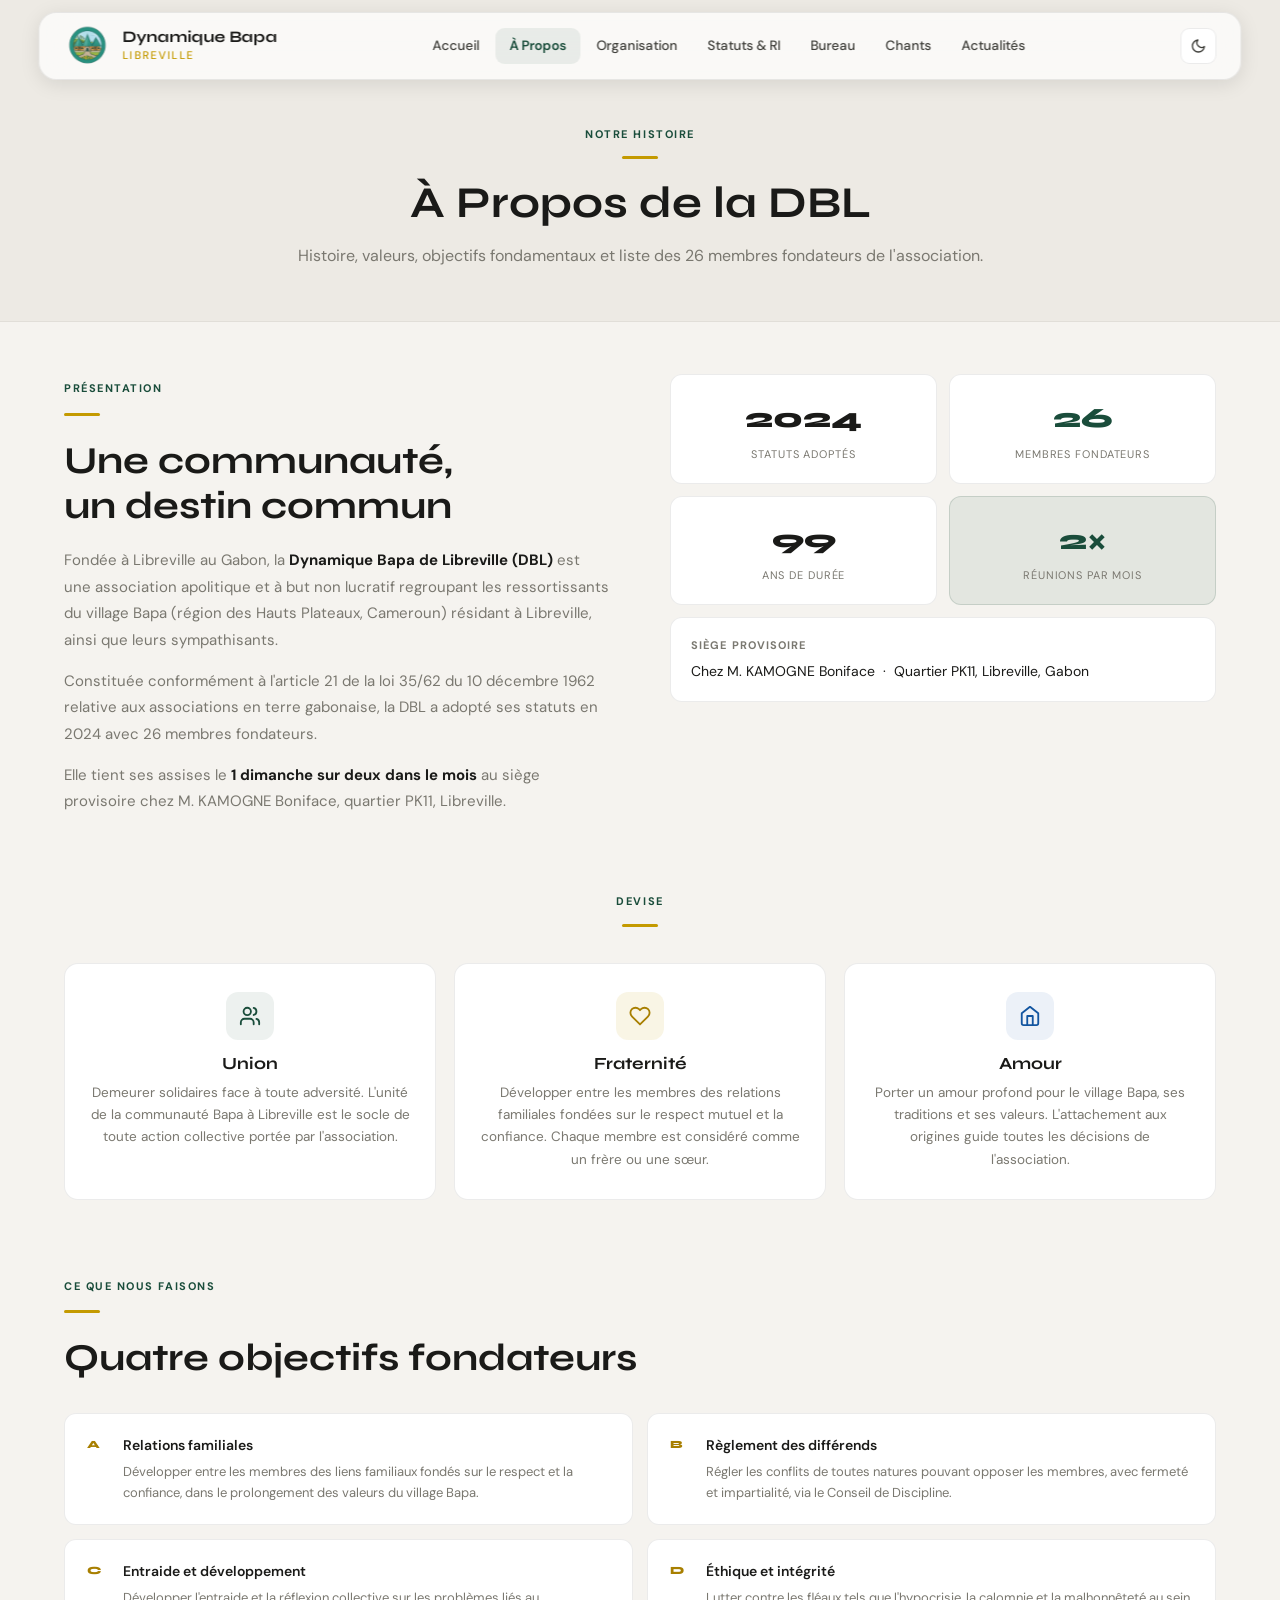
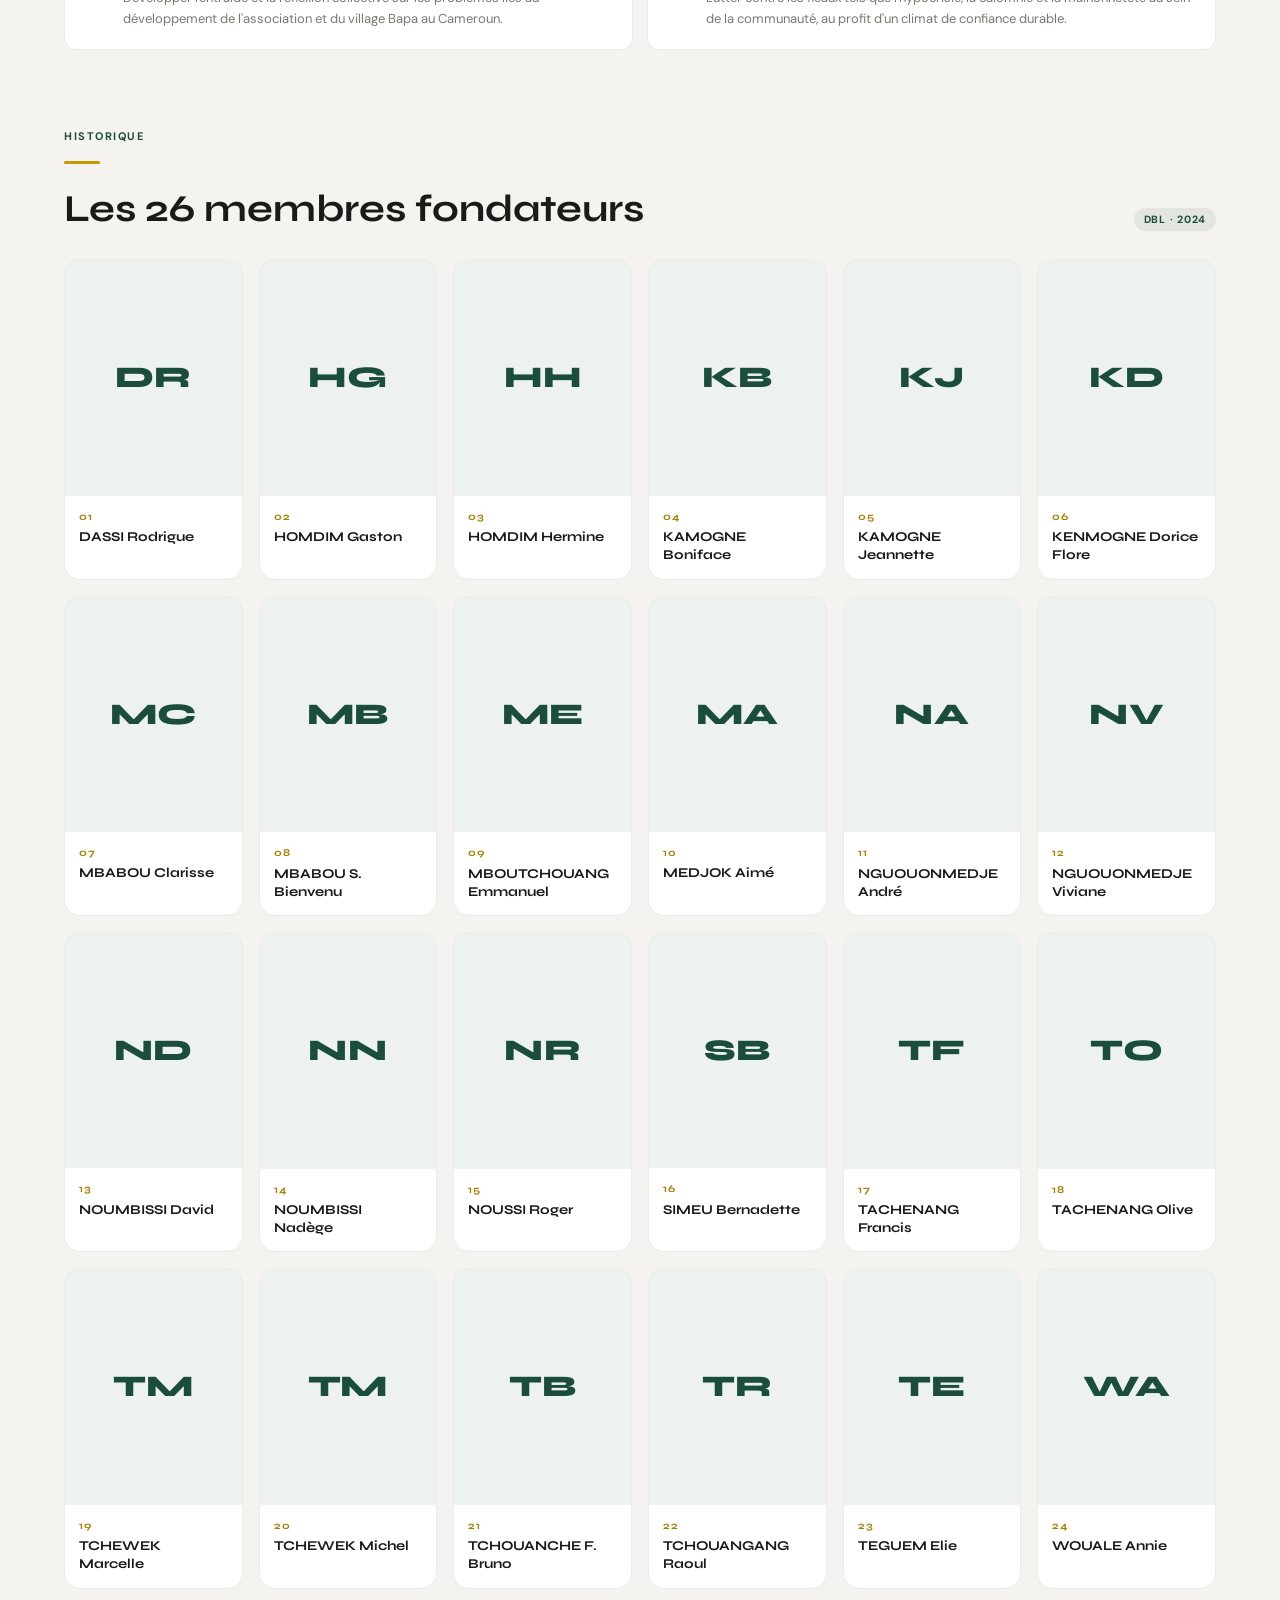
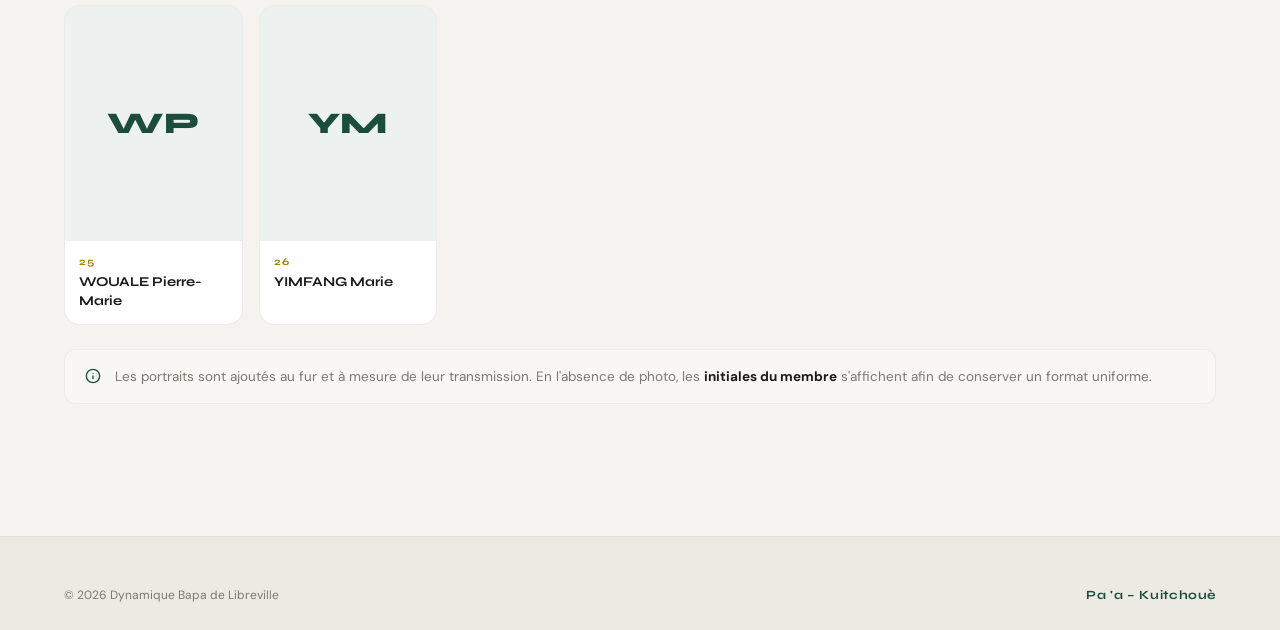
==== commit a35a004c: "audio" ====
--- a/a-propos.html
+++ b/a-propos.html
@@ -22,7 +22,7 @@
 <section class="section" style="padding-top:52px;">
 
   <!-- QUI SOMMES-NOUS -->
-  <div style="display:grid;grid-template-columns:1fr 1fr;gap:60px;align-items:start;margin-bottom:72px;" data-aos="fade-up">
+  <div class="apropos-intro" data-aos="fade-up">
     <div>
       <span class="eyebrow">Présentation</span>
       <div class="divider"></div>
@@ -39,7 +39,7 @@
     </div>
 
     <div style="display:flex;flex-direction:column;gap:12px;">
-      <div style="display:grid;grid-template-columns:1fr 1fr;gap:12px;">
+      <div class="mini-stats">
         <div style="background:var(--surface);border:1px solid var(--border);border-radius:12px;padding:20px;text-align:center;">
           <div style="font-family:'Syne',sans-serif;font-size:28px;font-weight:800;color:var(--text);">2024</div>
           <div style="font-size:11px;color:var(--muted);text-transform:uppercase;letter-spacing:.08em;margin-top:3px;">Statuts adoptés</div>
@@ -100,7 +100,7 @@
     <span class="eyebrow">Ce que nous faisons</span>
     <div class="divider"></div>
     <h2 class="section-title" style="margin-bottom:32px;">Quatre objectifs fondateurs</h2>
-    <div style="display:grid;grid-template-columns:1fr 1fr;gap:14px;">
+    <div class="objectifs-grid">
       <div style="background:var(--surface);border:1px solid var(--border);border-radius:12px;padding:20px 22px;display:flex;gap:16px;">
         <div style="font-family:'Syne',sans-serif;font-size:11px;font-weight:800;color:var(--gold2);width:20px;flex-shrink:0;margin-top:2px;">A</div>
         <div>
@@ -142,33 +142,271 @@
       </div>
       <span class="tag tag-green">DBL · 2024</span>
     </div>
-    <div class="fondateur-list">
-      <div class="fondateur-item"><span class="fondateur-num">01</span>DASSI Rodrigue</div>
-      <div class="fondateur-item"><span class="fondateur-num">02</span>HOMDIM Gaston</div>
-      <div class="fondateur-item"><span class="fondateur-num">03</span>HOMDIM Hermine</div>
-      <div class="fondateur-item"><span class="fondateur-num">04</span>KAMOGNE Boniface</div>
-      <div class="fondateur-item"><span class="fondateur-num">05</span>KAMOGNE Jeannette</div>
-      <div class="fondateur-item"><span class="fondateur-num">06</span>KENMOGNE Dorice Flore</div>
-      <div class="fondateur-item"><span class="fondateur-num">07</span>MBABOU Clarisse</div>
-      <div class="fondateur-item"><span class="fondateur-num">08</span>MBABOU S. Bienvenu</div>
-      <div class="fondateur-item"><span class="fondateur-num">09</span>MBOUTCHOUANG Emmanuel</div>
-      <div class="fondateur-item"><span class="fondateur-num">10</span>MEDJOK Aimé</div>
-      <div class="fondateur-item"><span class="fondateur-num">11</span>NGUOUONMEDJE André</div>
-      <div class="fondateur-item"><span class="fondateur-num">12</span>NGUOUONMEDJE Viviane</div>
-      <div class="fondateur-item"><span class="fondateur-num">13</span>NOUMBISSI David</div>
-      <div class="fondateur-item"><span class="fondateur-num">14</span>NOUMBISSI Nadège</div>
-      <div class="fondateur-item"><span class="fondateur-num">15</span>NOUSSI Roger</div>
-      <div class="fondateur-item"><span class="fondateur-num">16</span>SIMEU Bernadette</div>
-      <div class="fondateur-item"><span class="fondateur-num">17</span>TACHENANG Francis</div>
-      <div class="fondateur-item"><span class="fondateur-num">18</span>TACHENANG Olive</div>
-      <div class="fondateur-item"><span class="fondateur-num">19</span>TCHEWEK Marcelle</div>
-      <div class="fondateur-item"><span class="fondateur-num">20</span>TCHEWEK Michel</div>
-      <div class="fondateur-item"><span class="fondateur-num">21</span>TCHOUANCHE F. Bruno</div>
-      <div class="fondateur-item"><span class="fondateur-num">22</span>TCHOUANGANG Raoul</div>
-      <div class="fondateur-item"><span class="fondateur-num">23</span>TEGUEM Elie</div>
-      <div class="fondateur-item"><span class="fondateur-num">24</span>WOUALE Annie</div>
-      <div class="fondateur-item"><span class="fondateur-num">25</span>WOUALE Pierre-Marie</div>
-      <div class="fondateur-item"><span class="fondateur-num">26</span>YIMFANG Marie</div>
+    <div class="fondateur-grid">
+      <div class="fondateur-card">
+        <div class="fondateur-photo">
+          <span class="fondateur-initiales" aria-hidden="true">DR</span>
+          <img src="images/fondateurs/01.jpg" alt="Portrait de DASSI Rodrigue" loading="lazy" onerror="this.remove();"/>
+        </div>
+        <div class="fondateur-card-foot">
+          <span class="num">01</span>
+          <h4>DASSI Rodrigue</h4>
+        </div>
+      </div>
+      <div class="fondateur-card">
+        <div class="fondateur-photo">
+          <span class="fondateur-initiales" aria-hidden="true">HG</span>
+          <img src="images/fondateurs/02.jpg" alt="Portrait de HOMDIM Gaston" loading="lazy" onerror="this.remove();"/>
+        </div>
+        <div class="fondateur-card-foot">
+          <span class="num">02</span>
+          <h4>HOMDIM Gaston</h4>
+        </div>
+      </div>
+      <div class="fondateur-card">
+        <div class="fondateur-photo">
+          <span class="fondateur-initiales" aria-hidden="true">HH</span>
+          <img src="images/fondateurs/03.jpg" alt="Portrait de HOMDIM Hermine" loading="lazy" onerror="this.remove();"/>
+        </div>
+        <div class="fondateur-card-foot">
+          <span class="num">03</span>
+          <h4>HOMDIM Hermine</h4>
+        </div>
+      </div>
+      <div class="fondateur-card">
+        <div class="fondateur-photo">
+          <span class="fondateur-initiales" aria-hidden="true">KB</span>
+          <img src="images/fondateurs/04.jpg" alt="Portrait de KAMOGNE Boniface" loading="lazy" onerror="this.remove();"/>
+        </div>
+        <div class="fondateur-card-foot">
+          <span class="num">04</span>
+          <h4>KAMOGNE Boniface</h4>
+        </div>
+      </div>
+      <div class="fondateur-card">
+        <div class="fondateur-photo">
+          <span class="fondateur-initiales" aria-hidden="true">KJ</span>
+          <img src="images/fondateurs/05.jpg" alt="Portrait de KAMOGNE Jeannette" loading="lazy" onerror="this.remove();"/>
+        </div>
+        <div class="fondateur-card-foot">
+          <span class="num">05</span>
+          <h4>KAMOGNE Jeannette</h4>
+        </div>
+      </div>
+      <div class="fondateur-card">
+        <div class="fondateur-photo">
+          <span class="fondateur-initiales" aria-hidden="true">KD</span>
+          <img src="images/fondateurs/06.jpg" alt="Portrait de KENMOGNE Dorice Flore" loading="lazy" onerror="this.remove();"/>
+        </div>
+        <div class="fondateur-card-foot">
+          <span class="num">06</span>
+          <h4>KENMOGNE Dorice Flore</h4>
+        </div>
+      </div>
+      <div class="fondateur-card">
+        <div class="fondateur-photo">
+          <span class="fondateur-initiales" aria-hidden="true">MC</span>
+          <img src="images/fondateurs/07.jpg" alt="Portrait de MBABOU Clarisse" loading="lazy" onerror="this.remove();"/>
+        </div>
+        <div class="fondateur-card-foot">
+          <span class="num">07</span>
+          <h4>MBABOU Clarisse</h4>
+        </div>
+      </div>
+      <div class="fondateur-card">
+        <div class="fondateur-photo">
+          <span class="fondateur-initiales" aria-hidden="true">MB</span>
+          <img src="images/fondateurs/08.jpg" alt="Portrait de MBABOU S. Bienvenu" loading="lazy" onerror="this.remove();"/>
+        </div>
+        <div class="fondateur-card-foot">
+          <span class="num">08</span>
+          <h4>MBABOU S. Bienvenu</h4>
+        </div>
+      </div>
+      <div class="fondateur-card">
+        <div class="fondateur-photo">
+          <span class="fondateur-initiales" aria-hidden="true">ME</span>
+          <img src="images/fondateurs/09.jpg" alt="Portrait de MBOUTCHOUANG Emmanuel" loading="lazy" onerror="this.remove();"/>
+        </div>
+        <div class="fondateur-card-foot">
+          <span class="num">09</span>
+          <h4>MBOUTCHOUANG Emmanuel</h4>
+        </div>
+      </div>
+      <div class="fondateur-card">
+        <div class="fondateur-photo">
+          <span class="fondateur-initiales" aria-hidden="true">MA</span>
+          <img src="images/fondateurs/10.jpg" alt="Portrait de MEDJOK Aimé" loading="lazy" onerror="this.remove();"/>
+        </div>
+        <div class="fondateur-card-foot">
+          <span class="num">10</span>
+          <h4>MEDJOK Aimé</h4>
+        </div>
+      </div>
+      <div class="fondateur-card">
+        <div class="fondateur-photo">
+          <span class="fondateur-initiales" aria-hidden="true">NA</span>
+          <img src="images/fondateurs/11.jpg" alt="Portrait de NGUOUONMEDJE André" loading="lazy" onerror="this.remove();"/>
+        </div>
+        <div class="fondateur-card-foot">
+          <span class="num">11</span>
+          <h4>NGUOUONMEDJE André</h4>
+        </div>
+      </div>
+      <div class="fondateur-card">
+        <div class="fondateur-photo">
+          <span class="fondateur-initiales" aria-hidden="true">NV</span>
+          <img src="images/fondateurs/12.jpg" alt="Portrait de NGUOUONMEDJE Viviane" loading="lazy" onerror="this.remove();"/>
+        </div>
+        <div class="fondateur-card-foot">
+          <span class="num">12</span>
+          <h4>NGUOUONMEDJE Viviane</h4>
+        </div>
+      </div>
+      <div class="fondateur-card">
+        <div class="fondateur-photo">
+          <span class="fondateur-initiales" aria-hidden="true">ND</span>
+          <img src="images/fondateurs/13.jpg" alt="Portrait de NOUMBISSI David" loading="lazy" onerror="this.remove();"/>
+        </div>
+        <div class="fondateur-card-foot">
+          <span class="num">13</span>
+          <h4>NOUMBISSI David</h4>
+        </div>
+      </div>
+      <div class="fondateur-card">
+        <div class="fondateur-photo">
+          <span class="fondateur-initiales" aria-hidden="true">NN</span>
+          <img src="images/fondateurs/14.jpg" alt="Portrait de NOUMBISSI Nadège" loading="lazy" onerror="this.remove();"/>
+        </div>
+        <div class="fondateur-card-foot">
+          <span class="num">14</span>
+          <h4>NOUMBISSI Nadège</h4>
+        </div>
+      </div>
+      <div class="fondateur-card">
+        <div class="fondateur-photo">
+          <span class="fondateur-initiales" aria-hidden="true">NR</span>
+          <img src="images/fondateurs/15.jpg" alt="Portrait de NOUSSI Roger" loading="lazy" onerror="this.remove();"/>
+        </div>
+        <div class="fondateur-card-foot">
+          <span class="num">15</span>
+          <h4>NOUSSI Roger</h4>
+        </div>
+      </div>
+      <div class="fondateur-card">
+        <div class="fondateur-photo">
+          <span class="fondateur-initiales" aria-hidden="true">SB</span>
+          <img src="images/fondateurs/16.jpg" alt="Portrait de SIMEU Bernadette" loading="lazy" onerror="this.remove();"/>
+        </div>
+        <div class="fondateur-card-foot">
+          <span class="num">16</span>
+          <h4>SIMEU Bernadette</h4>
+        </div>
+      </div>
+      <div class="fondateur-card">
+        <div class="fondateur-photo">
+          <span class="fondateur-initiales" aria-hidden="true">TF</span>
+          <img src="images/fondateurs/17.jpg" alt="Portrait de TACHENANG Francis" loading="lazy" onerror="this.remove();"/>
+        </div>
+        <div class="fondateur-card-foot">
+          <span class="num">17</span>
+          <h4>TACHENANG Francis</h4>
+        </div>
+      </div>
+      <div class="fondateur-card">
+        <div class="fondateur-photo">
+          <span class="fondateur-initiales" aria-hidden="true">TO</span>
+          <img src="images/fondateurs/18.jpg" alt="Portrait de TACHENANG Olive" loading="lazy" onerror="this.remove();"/>
+        </div>
+        <div class="fondateur-card-foot">
+          <span class="num">18</span>
+          <h4>TACHENANG Olive</h4>
+        </div>
+      </div>
+      <div class="fondateur-card">
+        <div class="fondateur-photo">
+          <span class="fondateur-initiales" aria-hidden="true">TM</span>
+          <img src="images/fondateurs/19.jpg" alt="Portrait de TCHEWEK Marcelle" loading="lazy" onerror="this.remove();"/>
+        </div>
+        <div class="fondateur-card-foot">
+          <span class="num">19</span>
+          <h4>TCHEWEK Marcelle</h4>
+        </div>
+      </div>
+      <div class="fondateur-card">
+        <div class="fondateur-photo">
+          <span class="fondateur-initiales" aria-hidden="true">TM</span>
+          <img src="images/fondateurs/20.jpg" alt="Portrait de TCHEWEK Michel" loading="lazy" onerror="this.remove();"/>
+        </div>
+        <div class="fondateur-card-foot">
+          <span class="num">20</span>
+          <h4>TCHEWEK Michel</h4>
+        </div>
+      </div>
+      <div class="fondateur-card">
+        <div class="fondateur-photo">
+          <span class="fondateur-initiales" aria-hidden="true">TB</span>
+          <img src="images/fondateurs/21.jpg" alt="Portrait de TCHOUANCHE F. Bruno" loading="lazy" onerror="this.remove();"/>
+        </div>
+        <div class="fondateur-card-foot">
+          <span class="num">21</span>
+          <h4>TCHOUANCHE F. Bruno</h4>
+        </div>
+      </div>
+      <div class="fondateur-card">
+        <div class="fondateur-photo">
+          <span class="fondateur-initiales" aria-hidden="true">TR</span>
+          <img src="images/fondateurs/22.jpg" alt="Portrait de TCHOUANGANG Raoul" loading="lazy" onerror="this.remove();"/>
+        </div>
+        <div class="fondateur-card-foot">
+          <span class="num">22</span>
+          <h4>TCHOUANGANG Raoul</h4>
+        </div>
+      </div>
+      <div class="fondateur-card">
+        <div class="fondateur-photo">
+          <span class="fondateur-initiales" aria-hidden="true">TE</span>
+          <img src="images/fondateurs/23.jpg" alt="Portrait de TEGUEM Elie" loading="lazy" onerror="this.remove();"/>
+        </div>
+        <div class="fondateur-card-foot">
+          <span class="num">23</span>
+          <h4>TEGUEM Elie</h4>
+        </div>
+      </div>
+      <div class="fondateur-card">
+        <div class="fondateur-photo">
+          <span class="fondateur-initiales" aria-hidden="true">WA</span>
+          <img src="images/fondateurs/24.jpg" alt="Portrait de WOUALE Annie" loading="lazy" onerror="this.remove();"/>
+        </div>
+        <div class="fondateur-card-foot">
+          <span class="num">24</span>
+          <h4>WOUALE Annie</h4>
+        </div>
+      </div>
+      <div class="fondateur-card">
+        <div class="fondateur-photo">
+          <span class="fondateur-initiales" aria-hidden="true">WP</span>
+          <img src="images/fondateurs/25.jpg" alt="Portrait de WOUALE Pierre-Marie" loading="lazy" onerror="this.remove();"/>
+        </div>
+        <div class="fondateur-card-foot">
+          <span class="num">25</span>
+          <h4>WOUALE Pierre-Marie</h4>
+        </div>
+      </div>
+      <div class="fondateur-card">
+        <div class="fondateur-photo">
+          <span class="fondateur-initiales" aria-hidden="true">YM</span>
+          <img src="images/fondateurs/26.jpg" alt="Portrait de YIMFANG Marie" loading="lazy" onerror="this.remove();"/>
+        </div>
+        <div class="fondateur-card-foot">
+          <span class="num">26</span>
+          <h4>YIMFANG Marie</h4>
+        </div>
+      </div>
+    </div>
+    <div class="note-info" style="margin-top:24px;">
+      <svg width="16" height="16" viewBox="0 0 24 24" fill="none" stroke="currentColor" stroke-width="2" stroke-linecap="round" stroke-linejoin="round"><circle cx="12" cy="12" r="10"/><line x1="12" y1="16" x2="12" y2="12"/><line x1="12" y1="8" x2="12.01" y2="8"/></svg>
+      <span>Les portraits sont ajoutés au fur et à mesure de leur transmission. En l'absence de photo, les <strong>initiales du membre</strong> s'affichent afin de conserver un format uniforme.</span>
     </div>
   </div>
 
--- a/style.css
+++ b/style.css
@@ -246,6 +246,9 @@
 }
 .burger-btn:hover { background: var(--bg2); }
 .burger-btn span { display: block; width: 18px; height: 1.5px; background: var(--text2); border-radius: 2px; transition: all .22s; }
+.burger-btn.open span:nth-child(1) { transform: translateY(6px) rotate(45deg); }
+.burger-btn.open span:nth-child(2) { opacity: 0; transform: scaleX(.4); }
+.burger-btn.open span:nth-child(3) { transform: translateY(-6px) rotate(-45deg); }
 
 /* Mobile menu */
 .mobile-menu {
@@ -255,9 +258,15 @@
   padding: 10px;
   border-radius: 14px;
   list-style: none;
-  position: absolute;
-  top: calc(var(--nav-h) + 12px);
-  left: 0; right: 0;
+  position: fixed;
+  top: calc(var(--nav-h) + 20px);
+  left: 50%;
+  transform: translateX(-50%);
+  width: 94%;
+  max-width: 1280px;
+  max-height: calc(100vh - var(--nav-h) - 40px);
+  overflow-y: auto;
+  overscroll-behavior: contain;
   z-index: 899;
   box-shadow: var(--shadow-lg);
 }
@@ -683,25 +692,38 @@
 /* ===========================
    FLAG CHIPS (drapeaux Cameroun & Gabon)
    =========================== */
-.eyebrow-hero { display: flex; align-items: center; }
+/* Les drapeaux sont placés AU-DESSUS du texte (colonne) */
+.eyebrow-hero {
+  display: flex;
+  flex-direction: column;
+  align-items: flex-start;
+  gap: 11px;
+}
 .flag-chips {
   display: inline-flex;
   align-items: center;
-  gap: 7px;
+  gap: 8px;
   flex-shrink: 0;
 }
 .flag-chip {
   display: block;
-  height: 16px;
+  height: 19px;
   border-radius: 3px;
   overflow: hidden;
   flex-shrink: 0;
   box-shadow: 0 0 0 1px rgba(255,255,255,.3), 0 1px 3px rgba(0,0,0,.4);
 }
 /* Cameroun : proportions officielles 2:3 */
-.flag-chip--cm { width: 24px; }
+.flag-chip--cm { width: 28.5px; }
 /* Gabon : proportions officielles 3:4 */
-.flag-chip--ga { width: 21.33px; }
+.flag-chip--ga { width: 25.33px; }
+/* Fin séparateur discret entre les deux drapeaux */
+.flag-chips .flag-sep {
+  width: 1px;
+  height: 13px;
+  background: rgba(255,255,255,.25);
+  flex-shrink: 0;
+}
 
 /* ===========================
    STATS BAR
@@ -997,8 +1019,336 @@
 [data-theme="dark"] .tag-gold { color: var(--gold); }
 
 /* ===========================
+   FILTRES (chips) — partagé actualités / chants
+   =========================== */
+.actu-filter {
+  padding: 7px 16px;
+  border-radius: 20px;
+  border: 1px solid var(--border);
+  background: var(--surface);
+  color: var(--text2);
+  font-size: 13px;
+  font-weight: 500;
+  cursor: pointer;
+  transition: all .18s;
+  font-family: 'DM Sans', sans-serif;
+}
+.actu-filter:hover { background: var(--bg2); color: var(--text); }
+.actu-filter.active { background: var(--green); color: #fff; border-color: var(--green); }
+.filter-row { display: flex; gap: 8px; flex-wrap: wrap; margin-bottom: 40px; }
+
+/* ===========================
+   GRILLES UTILITAIRES (remplacent les grilles inline
+   pour rendre le responsive pilotable)
+   =========================== */
+.grid-2 { display: grid; grid-template-columns: 1fr 1fr; gap: 16px; }
+.apropos-intro { display: grid; grid-template-columns: 1fr 1fr; gap: 60px; align-items: start; margin-bottom: 72px; }
+.mini-stats { display: grid; grid-template-columns: 1fr 1fr; gap: 12px; }
+.objectifs-grid { display: grid; grid-template-columns: 1fr 1fr; gap: 14px; }
+.overview-grid { display: grid; grid-template-columns: repeat(auto-fill, minmax(230px,1fr)); gap: 18px; }
+
+/* Fiches organes (organisation.html) */
+.org-card {
+  background: var(--surface);
+  border: 1px solid var(--border);
+  border-radius: 16px;
+  padding: 32px 36px;
+}
+.org-card-inner { display: flex; align-items: flex-start; gap: 22px; }
+.org-card-sm {
+  background: var(--surface);
+  border: 1px solid var(--border);
+  border-radius: 16px;
+  padding: 28px;
+}
+
+/* Lignes tontines (index) */
+.tontine-row {
+  display: grid;
+  grid-template-columns: 1fr auto auto;
+  gap: 16px;
+  align-items: center;
+  padding: 14px 18px;
+  border-radius: 10px;
+  background: var(--surface);
+  border: 1px solid var(--border);
+}
+
+/* ===========================
+   SECTION SOLIDARITÉ (index) — sans référence monétaire
+   =========================== */
+.aide-tiles { display: grid; grid-template-columns: 1fr 1fr; gap: 12px; }
+.aide-tile-solid {
+  background: var(--surface);
+  border: 1px solid var(--border);
+  border-radius: 12px;
+  padding: 20px 16px;
+  text-align: center;
+  display: flex;
+  flex-direction: column;
+  align-items: center;
+  gap: 9px;
+  transition: box-shadow .22s, transform .22s, border-color .22s;
+}
+.aide-tile-solid:hover { box-shadow: var(--shadow); transform: translateY(-2px); }
+.aide-tile-solid .ico {
+  width: 38px; height: 38px;
+  border-radius: 11px;
+  background: var(--green-tint);
+  display: flex; align-items: center; justify-content: center;
+  color: var(--green);
+  flex-shrink: 0;
+}
+.aide-tile-solid .ico svg { width: 18px; height: 18px; }
+.aide-tile-solid .titre {
+  font-family: 'Syne', sans-serif;
+  font-weight: 700;
+  font-size: 14px;
+  color: var(--text);
+  line-height: 1.3;
+}
+.aide-tile-solid .desc { font-size: 11.5px; color: var(--muted); line-height: 1.55; }
+.aide-tile-solid.is-accent { background: var(--green-tint); border-color: rgba(26,77,59,.15); }
+[data-theme="dark"] .aide-tile-solid.is-accent { border-color: rgba(42,168,115,.22); }
+.aide-tile-solid.is-accent .ico { background: var(--surface); }
+
+/* ===========================
+   FONDATEURS — cartes avec photo (à propos)
+   =========================== */
+.fondateur-grid {
+  display: grid;
+  grid-template-columns: repeat(auto-fill, minmax(158px, 1fr));
+  gap: 16px;
+}
+.fondateur-card {
+  background: var(--surface);
+  border: 1px solid var(--border);
+  border-radius: var(--radius);
+  overflow: hidden;
+  transition: box-shadow .22s, transform .22s;
+}
+.fondateur-card:hover { box-shadow: var(--shadow); transform: translateY(-3px); }
+.fondateur-photo {
+  position: relative;
+  aspect-ratio: 3 / 4;
+  background: var(--green-tint);
+  overflow: hidden;
+}
+.fondateur-initiales {
+  position: absolute;
+  inset: 0;
+  display: flex;
+  align-items: center;
+  justify-content: center;
+  font-family: 'Syne', sans-serif;
+  font-weight: 800;
+  font-size: 30px;
+  letter-spacing: .02em;
+  color: var(--green);
+}
+.fondateur-photo img {
+  position: absolute;
+  inset: 0;
+  width: 100%; height: 100%;
+  object-fit: cover;
+  object-position: top;
+  transition: transform .4s;
+}
+.fondateur-card:hover .fondateur-photo img { transform: scale(1.03); }
+.fondateur-card-foot { padding: 12px 14px 14px; }
+.fondateur-card-foot .num {
+  font-family: 'Syne', sans-serif;
+  font-weight: 700;
+  font-size: 10.5px;
+  letter-spacing: .1em;
+  color: var(--gold2);
+  display: block;
+  margin-bottom: 3px;
+}
+[data-theme="dark"] .fondateur-card-foot .num { color: var(--gold); }
+.fondateur-card-foot h4 { font-size: 13.5px; line-height: 1.35; color: var(--text); }
+
+/* ===========================
+   CHANTS — cartes + lecteur audio
+   =========================== */
+.chants-grid {
+  display: grid;
+  grid-template-columns: repeat(auto-fill, minmax(320px, 1fr));
+  gap: 18px;
+}
+.chant-card {
+  background: var(--surface);
+  border: 1px solid var(--border);
+  border-radius: var(--radius);
+  padding: 22px 24px;
+  display: flex;
+  flex-direction: column;
+  gap: 12px;
+  transition: box-shadow .22s, transform .22s, border-color .22s;
+}
+.chant-card:hover { box-shadow: var(--shadow); transform: translateY(-3px); }
+.chant-card.is-playing { border-color: var(--green); box-shadow: var(--shadow); }
+.chant-card-head {
+  display: flex;
+  align-items: center;
+  justify-content: space-between;
+  gap: 10px;
+  flex-wrap: wrap;
+}
+.chant-titre { font-size: 16.5px; line-height: 1.3; }
+.chant-desc { font-size: 13px; color: var(--muted); line-height: 1.62; flex: 1; }
+.chant-soon {
+  display: none;
+  font-size: 10.5px; font-weight: 700;
+  letter-spacing: .07em; text-transform: uppercase;
+  color: var(--muted);
+  padding: 3px 10px;
+  border-radius: 20px;
+  background: var(--bg2);
+  border: 1px solid var(--border2);
+}
+.chant-card.is-unavailable .chant-soon,
+.chant-featured.is-unavailable .chant-soon { display: inline-block; }
+.chant-card.is-unavailable .player-times,
+.chant-featured.is-unavailable .player-times { opacity: .5; }
+.chant-featured .chant-soon { align-self: flex-start; }
+
+/* Carte mise en avant (hymne) */
+.chant-featured {
+  background: var(--surface);
+  border: 1px solid var(--border);
+  border-radius: var(--radius);
+  overflow: hidden;
+  box-shadow: var(--shadow-sm);
+}
+.chant-featured-head { background: var(--green); padding: 24px 28px 22px; }
+.chant-featured-label {
+  display: inline-flex;
+  align-items: center;
+  gap: 6px;
+  padding: 3px 11px;
+  border-radius: 20px;
+  background: rgba(255,255,255,.15);
+  font-size: 10.5px;
+  font-weight: 700;
+  letter-spacing: .11em;
+  text-transform: uppercase;
+  color: rgba(255,255,255,.9);
+  margin-bottom: 10px;
+}
+.chant-featured-head h2 { font-size: 22px; color: #fff; margin-bottom: 5px; }
+.chant-featured-head p { font-size: 13px; color: rgba(255,255,255,.7); line-height: 1.6; }
+.chant-featured-body { padding: 22px 28px 24px; display: flex; flex-direction: column; gap: 14px; }
+.chant-featured .play-btn { width: 52px; height: 52px; }
+.chant-featured .play-btn svg { width: 18px; height: 18px; }
+
+/* Lecteur audio */
+.audio-player { display: flex; align-items: center; gap: 14px; }
+.play-btn {
+  width: 42px; height: 42px;
+  border-radius: 50%;
+  background: var(--green);
+  border: none;
+  color: #fff;
+  cursor: pointer;
+  display: flex; align-items: center; justify-content: center;
+  flex-shrink: 0;
+  transition: background .2s, transform .2s;
+  padding: 0;
+}
+.play-btn:hover { background: var(--green2); transform: scale(1.06); }
+.play-btn svg { width: 15px; height: 15px; display: block; }
+.play-btn .pp-pause { display: none; }
+.play-btn.playing .pp-play { display: none; }
+.play-btn.playing .pp-pause { display: block; }
+.play-btn:disabled { background: var(--bg3); color: var(--muted); cursor: not-allowed; transform: none; box-shadow: inset 0 0 0 1px var(--border); }
+.player-main { flex: 1; min-width: 0; }
+.progress-wrap {
+  height: 6px;
+  border-radius: 3px;
+  background: var(--bg3);
+  position: relative;
+  overflow: hidden;
+  cursor: pointer;
+}
+.progress-wrap.no-seek { cursor: default; }
+.progress-bar {
+  position: absolute;
+  inset: 0 auto 0 0;
+  width: 0%;
+  background: var(--gold);
+  border-radius: 3px;
+}
+.player-times {
+  display: flex;
+  align-items: center;
+  justify-content: space-between;
+  font-size: 11px;
+  color: var(--muted);
+  margin-top: 7px;
+  font-variant-numeric: tabular-nums;
+}
+
+/* Paroles */
+.paroles-toggle {
+  display: inline-flex;
+  align-items: center;
+  gap: 6px;
+  font-size: 12.5px;
+  font-weight: 600;
+  color: var(--green);
+  background: none;
+  border: none;
+  padding: 0;
+  cursor: pointer;
+  font-family: 'DM Sans', sans-serif;
+  transition: gap .18s;
+  align-self: flex-start;
+}
+.paroles-toggle:hover { gap: 9px; }
+.paroles-toggle svg { width: 13px; height: 13px; transition: transform .22s; }
+.paroles-toggle.open svg { transform: rotate(180deg); }
+.paroles {
+  display: none;
+  padding: 15px 17px;
+  border-radius: 10px;
+  background: var(--surface2);
+  border: 1px solid var(--border2);
+  font-size: 13.5px;
+  color: var(--text2);
+  line-height: 1.75;
+  white-space: pre-line;
+  max-height: 260px;
+  overflow-y: auto;
+  scrollbar-width: thin;
+  scrollbar-color: var(--bg3) transparent;
+}
+.paroles.open { display: block; }
+.paroles-vide { color: var(--muted); font-style: italic; }
+
+/* Bandeau d'aide (audio à déposer) */
+.note-info {
+  display: flex;
+  align-items: flex-start;
+  gap: 14px;
+  padding: 16px 20px;
+  border-radius: 12px;
+  background: var(--surface2);
+  border: 1px solid var(--border2);
+  font-size: 13.5px;
+  color: var(--muted);
+  line-height: 1.6;
+}
+.note-info svg { flex-shrink: 0; margin-top: 2px; color: var(--green); }
+.note-info strong { color: var(--text); }
+
+/* ===========================
    RESPONSIVE
    =========================== */
+@media (max-width: 1200px) {
+  .nav-links { gap: 0; }
+  .nav-links a { padding: 7px 10px; font-size: 13px; }
+}
 @media (max-width: 1024px) {
   .statuts-layout { grid-template-columns: 1fr; }
   .statuts-nav { position: static; }
@@ -1007,18 +1357,82 @@
   .hero-grid { grid-template-columns: 1fr; gap: 36px; }
   .aide-grid { grid-template-columns: 1fr; gap: 32px; }
   .tontines-grid { grid-template-columns: 1fr; gap: 28px; }
-}
-@media (max-width: 768px) {
+  .apropos-intro { gap: 36px; margin-bottom: 56px; }
+}
+/* Bascule vers le menu burger avant que la navbar ne déborde
+   (la navigation compte désormais 7 onglets) */
+@media (max-width: 1100px) {
   .nav-links { display: none; }
   .burger-btn { display: flex; }
   .btn-info-week span.btn-label { display: none; }
+  .apropos-intro { grid-template-columns: 1fr; }
+  .org-card { padding: 26px 24px; }
+  .org-card-inner { gap: 16px; }
+}
+@media (max-width: 768px) {
   .footer-grid { grid-template-columns: 1fr; gap: 28px; }
   .hero-content { padding-top: calc(var(--nav-h) + 24px); }
   .bureau-grid { grid-template-columns: repeat(2,1fr); }
   .value-grid { grid-template-columns: 1fr; }
+  .objectifs-grid { grid-template-columns: 1fr; }
+  .grid-2 { grid-template-columns: 1fr; }
+  .chants-grid { grid-template-columns: 1fr; }
+  .section { padding: 56px 0; }
+  .statuts-viewer { padding: 26px 22px; min-height: 0; }
+  .chant-featured-head { padding: 22px 22px 20px; }
+  .chant-featured-body { padding: 20px 22px 22px; }
+  .chant-card { padding: 20px; }
+}
+@media (max-width: 620px) {
+  .aide-tiles { grid-template-columns: 1fr 1fr; }
+  .tontine-row { grid-template-columns: 1fr auto; gap: 10px 12px; }
+  .tontine-row .tr-tag { grid-column: 1 / -1; justify-self: start; }
+  .bureau-modal-top { flex-direction: column; align-items: stretch; }
+  .bureau-modal-photo { width: 100%; height: 190px; object-position: center top; }
+  .bureau-modal-head { padding: 18px 20px 16px; }
+  .bureau-modal-body { padding: 18px 20px 22px; max-height: 50vh; }
+  .org-card { padding: 22px 18px; }
+  .org-card-inner { flex-direction: column; gap: 14px; }
+  .statuts-viewer { padding: 22px 16px; }
+  .sv-title { font-size: 19px; }
 }
 @media (max-width: 480px) {
   .bureau-grid { grid-template-columns: repeat(2,1fr); }
+  .fondateur-grid { grid-template-columns: repeat(2,1fr); gap: 12px; }
   .stats-bar { flex-wrap: wrap; }
   .stat-item { flex: 1 1 40%; border-right: none; border-bottom: 1px solid var(--border2); }
-}
+  .mini-stats { gap: 10px; }
+  .audio-player { gap: 11px; }
+  .footer-bottom { flex-direction: column; align-items: flex-start; }
+}
+@media (max-width: 380px) {
+  .aide-tiles { grid-template-columns: 1fr; }
+  .fondateur-grid { grid-template-columns: repeat(2,1fr); }
+  .nav-logo-sub { display: none; }
+  /* Navbar compacte : évite tout débordement sur les écrans 320px */
+  .navbar { padding: 0 14px; gap: 8px; }
+  .nav-logo-icon { width: 38px; height: 38px; }
+  .nav-logo-icon img { width: 36px; height: 36px; }
+  .nav-logo-main { font-size: 14px; }
+  .nav-actions { gap: 6px; }
+  .btn-info-week { padding: 8px 11px; }
+  .theme-toggle, .burger-btn { width: 34px; height: 34px; }
+}
+
+/* La marque ne doit jamais pousser la navbar au-delà de l'écran */
+.nav-logo { min-width: 0; }
+.nav-logo > div { min-width: 0; }
+.nav-logo-main { white-space: nowrap; overflow: hidden; text-overflow: ellipsis; }
+
+/* Tables des statuts : défilement horizontal contrôlé sur petit écran */
+.sv-table-wrap {
+  width: 100%;
+  overflow-x: auto;
+  -webkit-overflow-scrolling: touch;
+  scrollbar-width: thin;
+  scrollbar-color: var(--bg3) transparent;
+}
+.sv-table-wrap .sv-table { min-width: 520px; }
+
+/* Confort de lecture : évite tout débordement de mots longs */
+h1, h2, h3, h4, p, li, td, th { overflow-wrap: break-word; }
